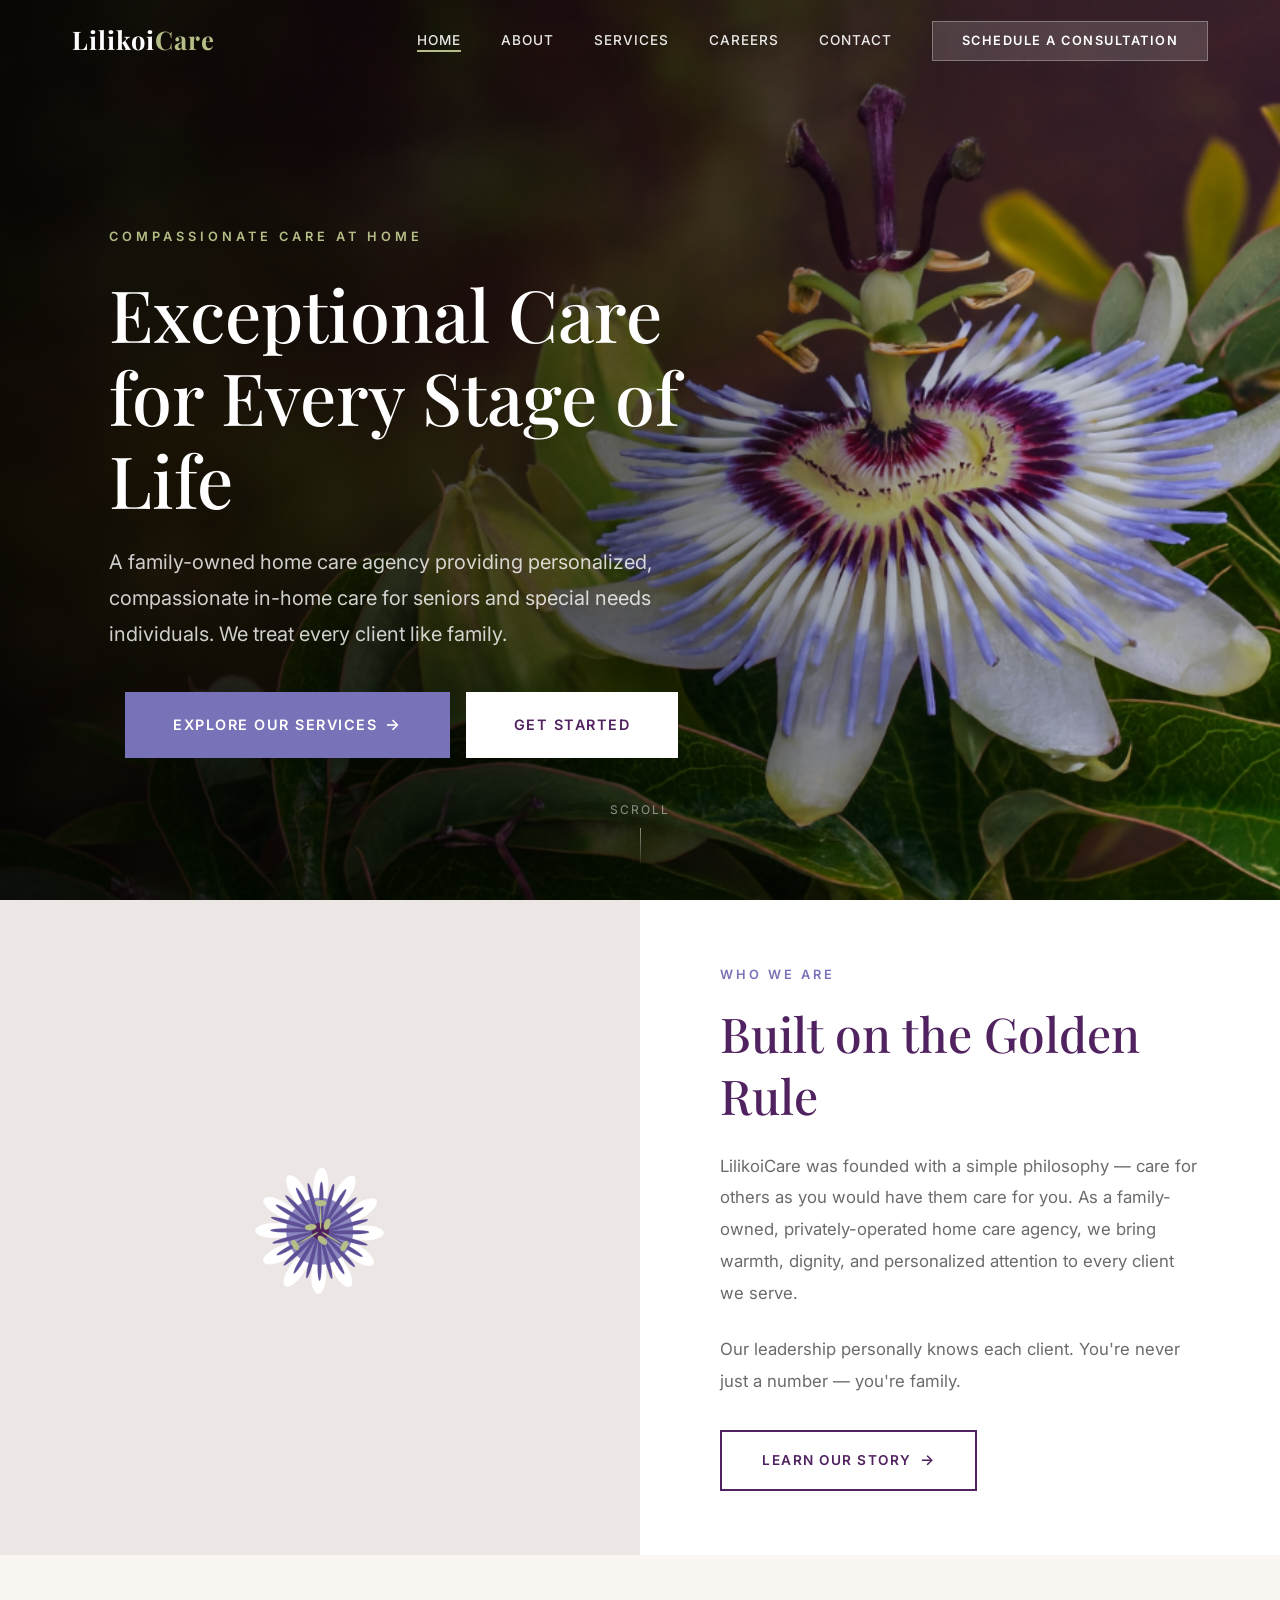
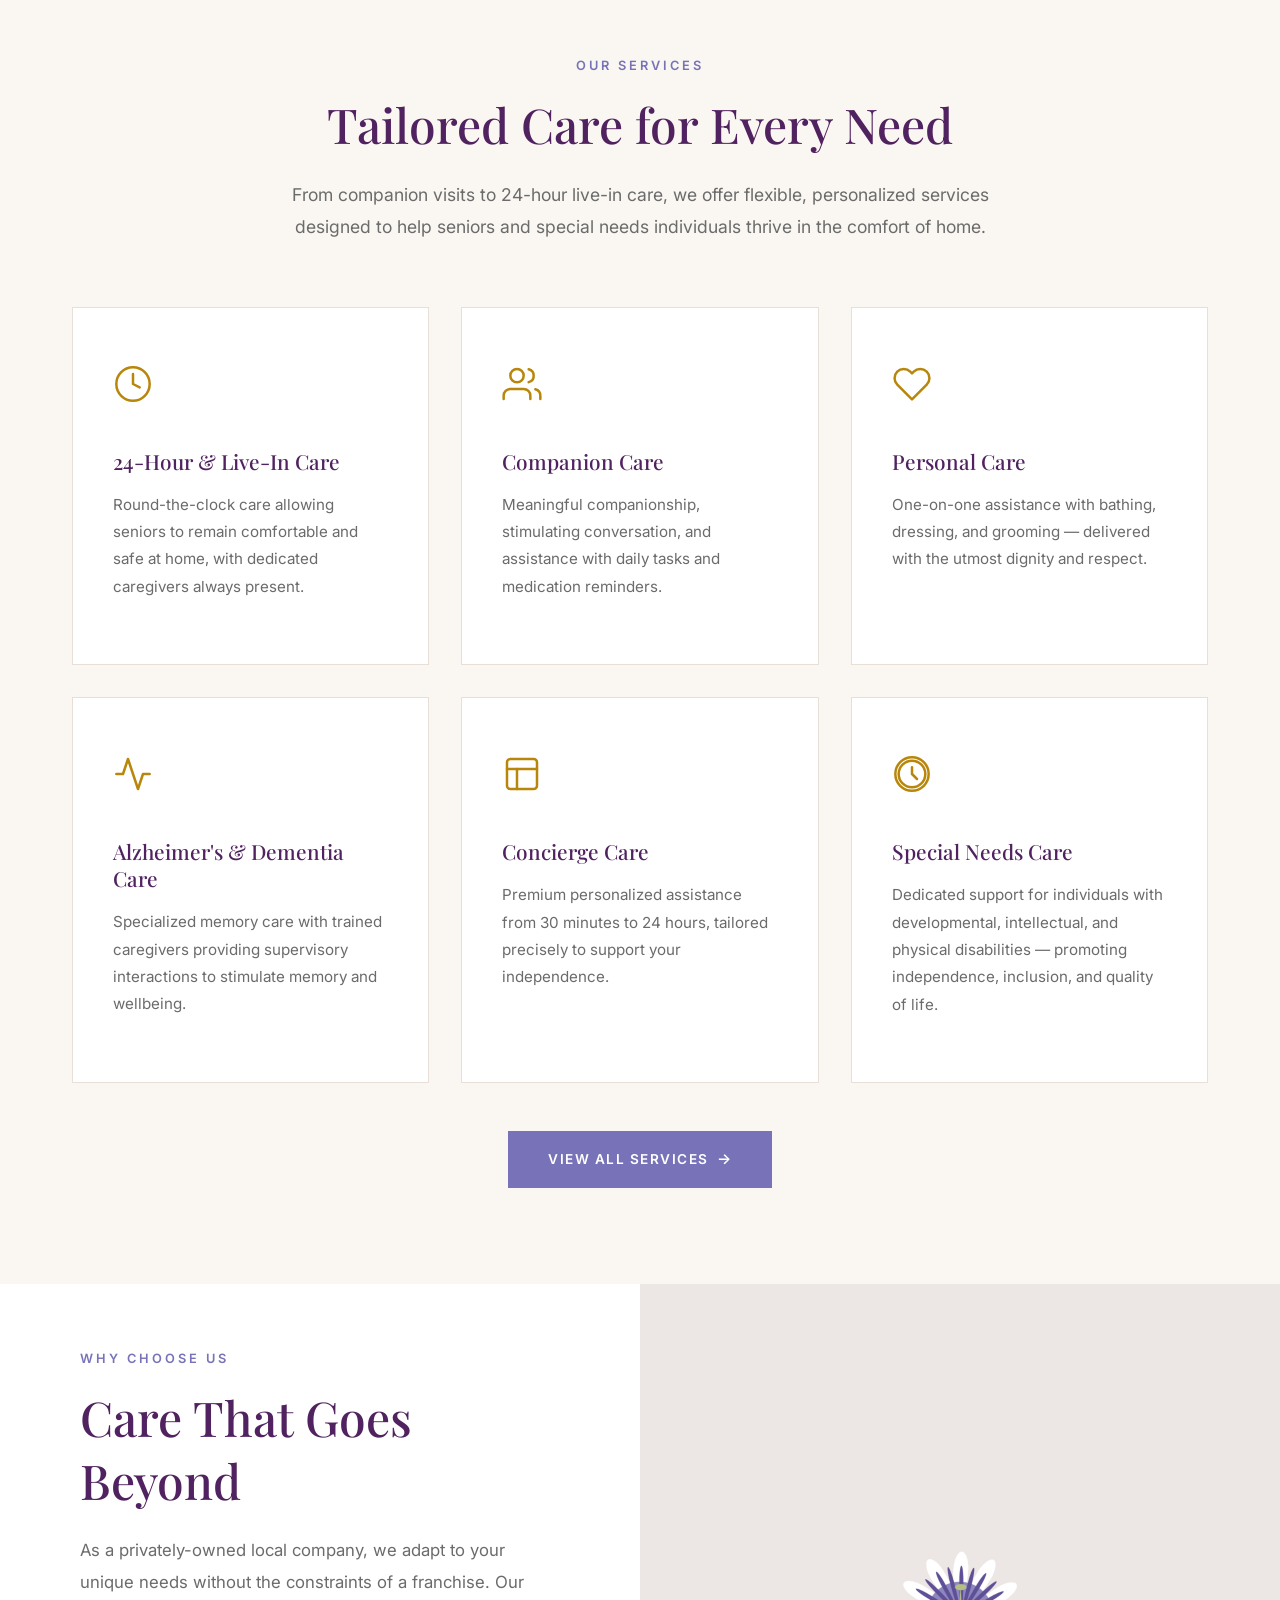
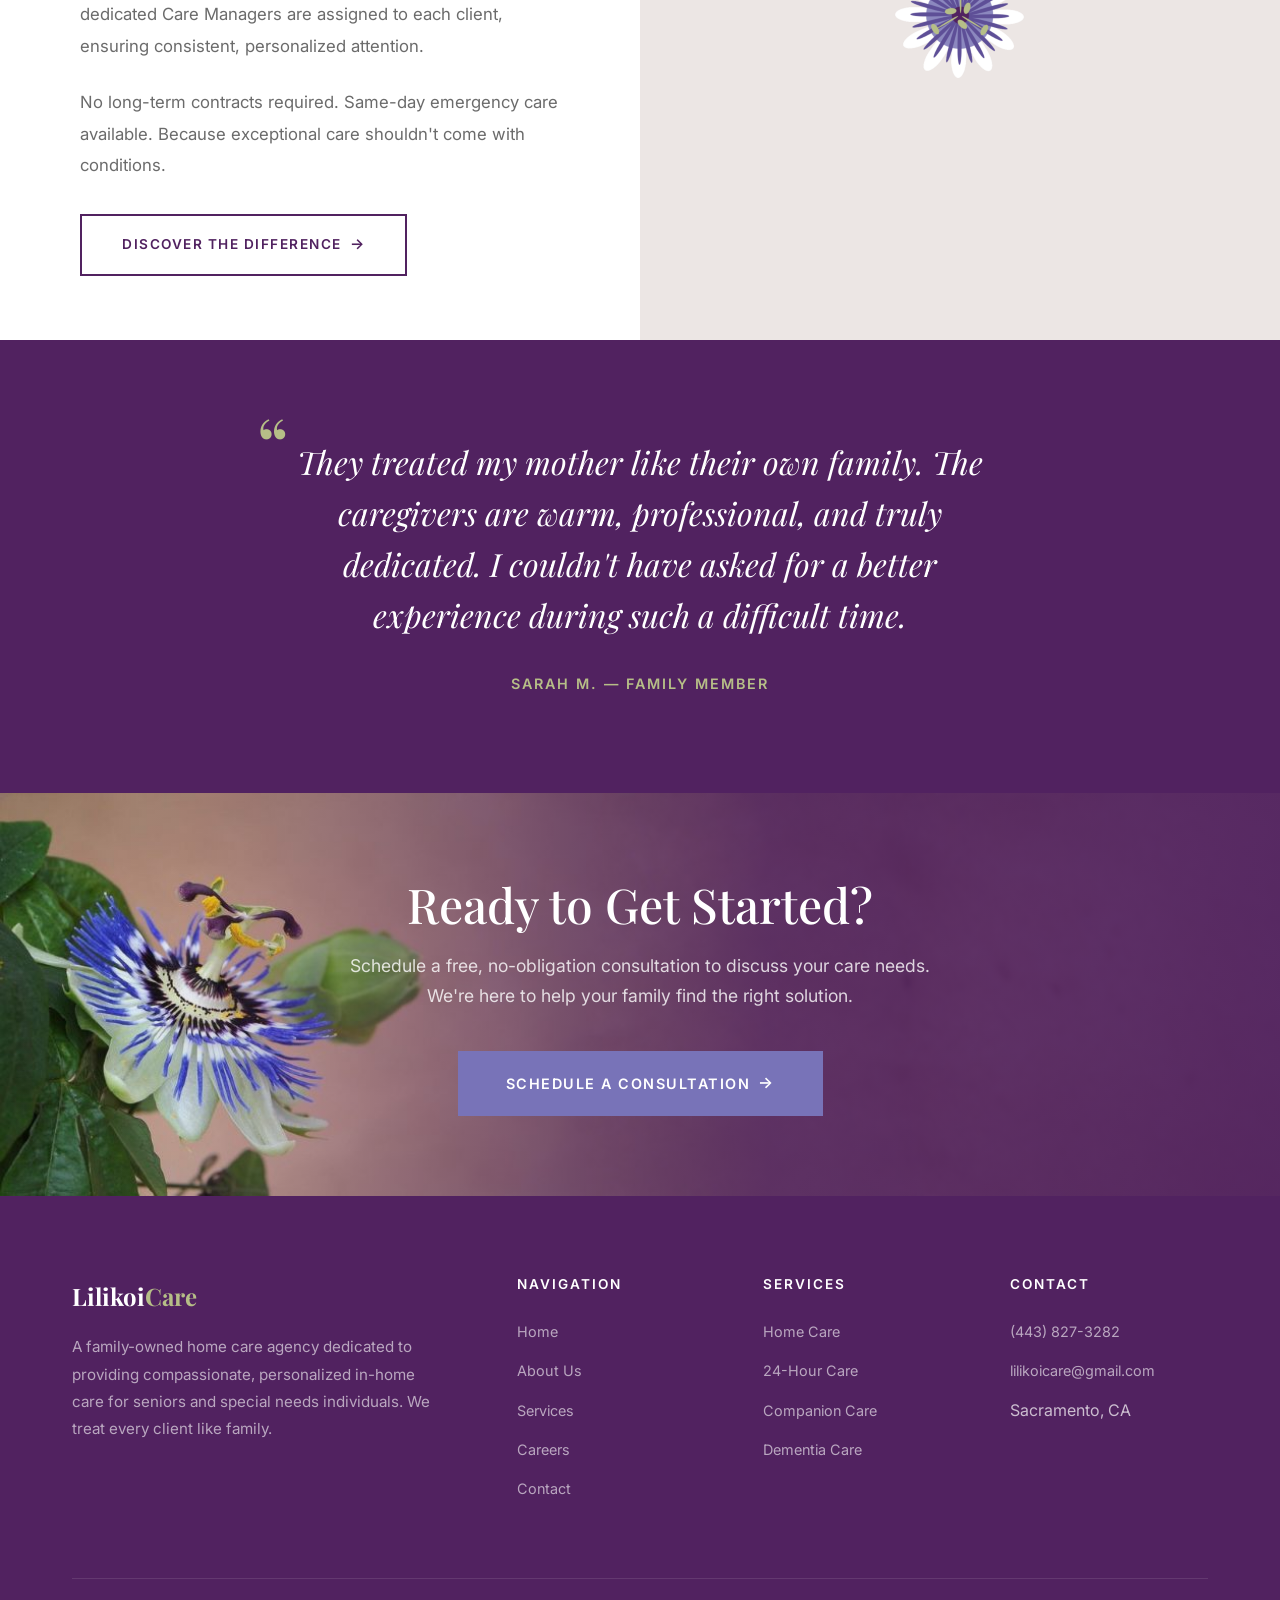
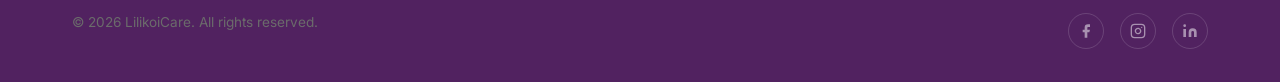
==== index.html @ d9a01938 "Link Instagram button to lilikoicare profile on all pages" ====
<!DOCTYPE html>
<html lang="en">
<head>
  <meta charset="UTF-8">
  <meta name="viewport" content="width=device-width, initial-scale=1.0">
  <meta name="description" content="LilikoiCare - Compassionate in-home care for seniors and special needs individuals. Personalized care plans, experienced caregivers, and 24/7 support for your loved ones.">
  <title>LilikoiCare | Compassionate In-Home Care for Seniors &amp; Special Needs</title>

  <link rel="preconnect" href="https://fonts.googleapis.com">
  <link rel="preconnect" href="https://fonts.gstatic.com" crossorigin>
  <link href="https://fonts.googleapis.com/css2?family=Inter:wght@300;400;500;600;700&family=Playfair+Display:ital,wght@0,400;0,500;0,600;0,700;1,400;1,500&display=swap" rel="stylesheet">

  <link rel="stylesheet" href="css/styles.css">
</head>
<body>

  <!-- Header -->
  <header class="header" id="header">
    <nav class="nav">
      <a href="index.html" class="nav__logo">Lilikoi<span>Care</span></a>

      <div class="nav__overlay"></div>

      <ul class="nav__links">
        <li><a href="index.html" class="nav__link nav__link--active">Home</a></li>
        <li><a href="about.html" class="nav__link">About</a></li>
        <li><a href="services.html" class="nav__link">Services</a></li>
        <li><a href="careers.html" class="nav__link">Careers</a></li>
        <li><a href="contact.html" class="nav__link">Contact</a></li>
        <li><a href="contact.html" class="nav__cta">Schedule a Consultation</a></li>
      </ul>

      <button class="nav__toggle" aria-label="Toggle navigation">
        <span></span>
        <span></span>
        <span></span>
      </button>
    </nav>
  </header>

  <!-- Hero Section -->
  <section class="hero">
    <div class="hero__bg"></div>
    <div class="hero__overlay-pattern"></div>
    <div class="hero__content">
      <span class="hero__label">Compassionate Care at Home</span>
      <h1 class="hero__title">Exceptional Care for Every Stage of Life</h1>
      <p class="hero__subtitle">
        A family-owned home care agency providing personalized, compassionate in-home care for seniors and special needs individuals. We treat every client like family.
      </p>
      <div class="hero__actions">
        <a href="services.html" class="btn btn--primary btn--large btn--arrow">Explore Our Services</a>
        <a href="contact.html" class="btn btn--white btn--large">Get Started</a>
      </div>
    </div>
    <div class="hero__scroll">
      <span>Scroll</span>
      <div class="hero__scroll-line"></div>
    </div>
  </section>

  <!-- Intro / About Block -->
  <section class="content-block">
    <div class="content-block__image">
      <img src="images/lilikoi-icon.png" alt="Lilikoi flower" class="content-block__image-photo">
    </div>
    <div class="content-block__text fade-in-right">
      <span class="content-block__label">Who We Are</span>
      <h2>Built on the Golden Rule</h2>
      <p>
        LilikoiCare was founded with a simple philosophy &mdash; care for others as you would have them care for you. As a family-owned, privately-operated home care agency, we bring warmth, dignity, and personalized attention to every client we serve.
      </p>
      <p>
        Our leadership personally knows each client. You're never just a number &mdash; you're family.
      </p>
      <a href="about.html" class="btn btn--outline btn--arrow">Learn Our Story</a>
    </div>
  </section>

  <!-- Services Overview -->
  <section class="section section--warm">
    <div class="container">
      <div class="section-header fade-in">
        <span class="label">Our Services</span>
        <h2>Tailored Care for Every Need</h2>
        <p>From companion visits to 24-hour live-in care, we offer flexible, personalized services designed to help seniors and special needs individuals thrive in the comfort of home.</p>
      </div>

      <div class="features-grid">
        <div class="feature-card fade-in" data-delay="0">
          <div class="feature-card__icon">
            <svg width="40" height="40" viewBox="0 0 24 24" fill="none" stroke="#B8860B" stroke-width="1.5" stroke-linecap="round" stroke-linejoin="round"><circle cx="12" cy="12" r="10"></circle><path d="M12 6v6l4 2"></path></svg>
          </div>
          <h3>24-Hour &amp; Live-In Care</h3>
          <p>Round-the-clock care allowing seniors to remain comfortable and safe at home, with dedicated caregivers always present.</p>
        </div>

        <div class="feature-card fade-in" data-delay="200">
          <div class="feature-card__icon">
            <svg width="40" height="40" viewBox="0 0 24 24" fill="none" stroke="#B8860B" stroke-width="1.5" stroke-linecap="round" stroke-linejoin="round"><path d="M17 21v-2a4 4 0 0 0-4-4H5a4 4 0 0 0-4 4v2"></path><circle cx="9" cy="7" r="4"></circle><path d="M23 21v-2a4 4 0 0 0-3-3.87"></path><path d="M16 3.13a4 4 0 0 1 0 7.75"></path></svg>
          </div>
          <h3>Companion Care</h3>
          <p>Meaningful companionship, stimulating conversation, and assistance with daily tasks and medication reminders.</p>
        </div>

        <div class="feature-card fade-in" data-delay="300">
          <div class="feature-card__icon">
            <svg width="40" height="40" viewBox="0 0 24 24" fill="none" stroke="#B8860B" stroke-width="1.5" stroke-linecap="round" stroke-linejoin="round"><path d="M20.84 4.61a5.5 5.5 0 0 0-7.78 0L12 5.67l-1.06-1.06a5.5 5.5 0 0 0-7.78 7.78l1.06 1.06L12 21.23l7.78-7.78 1.06-1.06a5.5 5.5 0 0 0 0-7.78z"></path></svg>
          </div>
          <h3>Personal Care</h3>
          <p>One-on-one assistance with bathing, dressing, and grooming &mdash; delivered with the utmost dignity and respect.</p>
        </div>

        <div class="feature-card fade-in" data-delay="400">
          <div class="feature-card__icon">
            <svg width="40" height="40" viewBox="0 0 24 24" fill="none" stroke="#B8860B" stroke-width="1.5" stroke-linecap="round" stroke-linejoin="round"><path d="M22 12h-4l-3 9L9 3l-3 9H2"></path></svg>
          </div>
          <h3>Alzheimer's &amp; Dementia Care</h3>
          <p>Specialized memory care with trained caregivers providing supervisory interactions to stimulate memory and wellbeing.</p>
        </div>

        <div class="feature-card fade-in" data-delay="500">
          <div class="feature-card__icon">
            <svg width="40" height="40" viewBox="0 0 24 24" fill="none" stroke="#B8860B" stroke-width="1.5" stroke-linecap="round" stroke-linejoin="round"><rect x="3" y="3" width="18" height="18" rx="2" ry="2"></rect><line x1="3" y1="9" x2="21" y2="9"></line><line x1="9" y1="21" x2="9" y2="9"></line></svg>
          </div>
          <h3>Concierge Care</h3>
          <p>Premium personalized assistance from 30 minutes to 24 hours, tailored precisely to support your independence.</p>
        </div>

        <div class="feature-card fade-in" data-delay="600">
          <div class="feature-card__icon">
            <svg width="40" height="40" viewBox="0 0 24 24" fill="none" stroke="#B8860B" stroke-width="1.5" stroke-linecap="round" stroke-linejoin="round"><path d="M12 2a10 10 0 1 0 10 10A10 10 0 0 0 12 2zm0 18a8 8 0 1 1 8-8 8 8 0 0 1-8 8z"></path><path d="M12 8v4l3 3"></path></svg>
          </div>
          <h3>Special Needs Care</h3>
          <p>Dedicated support for individuals with developmental, intellectual, and physical disabilities &mdash; promoting independence, inclusion, and quality of life.</p>
        </div>
      </div>

      <div class="text-center fade-in" style="margin-top: 3rem;">
        <a href="services.html" class="btn btn--primary btn--arrow">View All Services</a>
      </div>
    </div>
  </section>

  <!-- Why Choose Us Block -->
  <section class="content-block content-block--reverse">
    <div class="content-block__image">
      <img src="images/lilikoi-icon.png" alt="Lilikoi flower" class="content-block__image-photo">
    </div>
    <div class="content-block__text fade-in-left">
      <span class="content-block__label">Why Choose Us</span>
      <h2>Care That Goes Beyond</h2>
      <p>
        As a privately-owned local company, we adapt to your unique needs without the constraints of a franchise. Our dedicated Care Managers are assigned to each client, ensuring consistent, personalized attention.
      </p>
      <p>
        No long-term contracts required. Same-day emergency care available. Because exceptional care shouldn't come with conditions.
      </p>
      <a href="about.html" class="btn btn--outline btn--arrow">Discover the Difference</a>
    </div>
  </section>

  <!-- Testimonial -->
  <section class="testimonial">
    <div class="testimonial__content fade-in">
      <div class="testimonial__quote">
        They treated my mother like their own family. The caregivers are warm, professional, and truly dedicated. I couldn't have asked for a better experience during such a difficult time.
      </div>
      <div class="testimonial__author">Sarah M. &mdash; Family Member</div>
    </div>
  </section>

  <!-- CTA Banner -->
  <section class="cta-banner">
    <div class="container fade-in">
      <h2>Ready to Get Started?</h2>
      <p>Schedule a free, no-obligation consultation to discuss your care needs. We're here to help your family find the right solution.</p>
      <a href="contact.html" class="btn btn--primary btn--large btn--arrow">Schedule a Consultation</a>
    </div>
  </section>

  <!-- Footer -->
  <footer class="footer">
    <div class="container">
      <div class="footer__grid">
        <div class="footer__brand">
          <div class="footer__logo">Lilikoi<span>Care</span></div>
          <p>A family-owned home care agency dedicated to providing compassionate, personalized in-home care for seniors and special needs individuals. We treat every client like family.</p>
        </div>

        <div class="footer__col">
          <h4>Navigation</h4>
          <ul class="footer__links">
            <li><a href="index.html">Home</a></li>
            <li><a href="about.html">About Us</a></li>
            <li><a href="services.html">Services</a></li>
            <li><a href="careers.html">Careers</a></li>
            <li><a href="contact.html">Contact</a></li>
          </ul>
        </div>

        <div class="footer__col">
          <h4>Services</h4>
          <ul class="footer__links">
            <li><a href="services.html">Home Care</a></li>
            <li><a href="services.html">24-Hour Care</a></li>
            <li><a href="services.html">Companion Care</a></li>
            <li><a href="services.html">Dementia Care</a></li>
          </ul>
        </div>

        <div class="footer__col">
          <h4>Contact</h4>
          <ul class="footer__links">
            <li><a href="tel:+14438273282">(443) 827-3282</a></li>
            <li><a href="mailto:lilikoicare@gmail.com">lilikoicare@gmail.com</a></li>
            <li>Sacramento, CA</li>
          </ul>
        </div>
      </div>

      <div class="footer__bottom">
        <p>&copy; 2026 LilikoiCare. All rights reserved.</p>
        <div class="footer__social">
          <a href="#" aria-label="Facebook">
            <svg width="16" height="16" viewBox="0 0 24 24" fill="currentColor"><path d="M18 2h-3a5 5 0 0 0-5 5v3H7v4h3v8h4v-8h3l1-4h-4V7a1 1 0 0 1 1-1h3z"></path></svg>
          </a>
          <a href="https://www.instagram.com/lilikoicare/" aria-label="Instagram" target="_blank" rel="noopener noreferrer">
            <svg width="16" height="16" viewBox="0 0 24 24" fill="none" stroke="currentColor" stroke-width="2" stroke-linecap="round" stroke-linejoin="round"><rect x="2" y="2" width="20" height="20" rx="5" ry="5"></rect><path d="M16 11.37A4 4 0 1 1 12.63 8 4 4 0 0 1 16 11.37z"></path><line x1="17.5" y1="6.5" x2="17.51" y2="6.5"></line></svg>
          </a>
          <a href="#" aria-label="LinkedIn">
            <svg width="16" height="16" viewBox="0 0 24 24" fill="currentColor"><path d="M16 8a6 6 0 0 1 6 6v7h-4v-7a2 2 0 0 0-2-2 2 2 0 0 0-2 2v7h-4v-7a6 6 0 0 1 6-6z"></path><rect x="2" y="9" width="4" height="12"></rect><circle cx="4" cy="4" r="2"></circle></svg>
          </a>
        </div>
      </div>
    </div>
  </footer>

  <script src="js/main.js"></script>
</body>
</html>
---- css/styles.css ----
/* ================================================
   Lilikoi Care - Main Stylesheet
   Design inspired by Coterie Senior Living
   ================================================ */

/* --- CSS Variables --- */
:root {
  --color-primary: #7873b8;
  --color-primary-light: #b6be87;
  --color-primary-dark: #512260;
  --color-secondary: #512260;
  --color-secondary-light: #6b417d;
  --color-accent: #C9956B;
  --color-warm: #f0eceb;
  --color-warm-light: #FAF7F2;
  --color-text: #2D2D2D;
  --color-text-light: #6B6B6B;
  --color-text-muted: #999999;
  --color-white: #FFFFFF;
  --color-border: #E8E0D8;
  --color-success: #4A7C59;
  --color-error: #C0392B;

  --font-heading: 'Playfair Display', Georgia, serif;
  --font-body: 'Inter', -apple-system, BlinkMacSystemFont, sans-serif;

  --max-width: 1200px;
  --header-height: 80px;

  --shadow-sm: 0 2px 8px rgba(0, 0, 0, 0.06);
  --shadow-md: 0 4px 20px rgba(0, 0, 0, 0.08);
  --shadow-lg: 0 8px 40px rgba(0, 0, 0, 0.12);

  --radius-sm: 4px;
  --radius-md: 8px;
  --radius-lg: 16px;

  --transition: 0.3s ease;
}

/* --- Reset & Base --- */
*,
*::before,
*::after {
  margin: 0;
  padding: 0;
  box-sizing: border-box;
}

html {
  scroll-behavior: smooth;
  font-size: 16px;
}

body {
  font-family: var(--font-body);
  color: var(--color-text);
  background-color: var(--color-white);
  line-height: 1.7;
  -webkit-font-smoothing: antialiased;
  -moz-osx-font-smoothing: grayscale;
}

img {
  max-width: 100%;
  height: auto;
  display: block;
}

a {
  text-decoration: none;
  color: inherit;
  transition: color var(--transition);
}

ul, ol {
  list-style: none;
}

h1, h2, h3, h4, h5, h6 {
  font-family: var(--font-heading);
  font-weight: 500;
  line-height: 1.3;
  color: var(--color-secondary);
}

h1 { font-size: clamp(2.5rem, 5vw, 4rem); }
h2 { font-size: clamp(2rem, 4vw, 3rem); }
h3 { font-size: clamp(1.5rem, 3vw, 2rem); }
h4 { font-size: clamp(1.2rem, 2vw, 1.5rem); }

p {
  margin-bottom: 1rem;
  color: var(--color-text-light);
}

/* --- Utilities --- */
.container {
  max-width: var(--max-width);
  margin: 0 auto;
  padding: 0 2rem;
}

.section {
  padding: 6rem 0;
}

.section--warm {
  background-color: var(--color-warm-light);
}

.section--dark {
  background-color: var(--color-secondary);
  color: var(--color-white);
}

.section--dark h2,
.section--dark h3,
.section--dark h4 {
  color: var(--color-white);
}

.section--dark p {
  color: rgba(255, 255, 255, 0.8);
}

.section-header {
  text-align: center;
  max-width: 700px;
  margin: 0 auto 4rem;
}

.section-header .label {
  display: inline-block;
  font-family: var(--font-body);
  font-size: 0.8rem;
  font-weight: 600;
  letter-spacing: 3px;
  text-transform: uppercase;
  color: var(--color-primary);
  margin-bottom: 1rem;
}

.section-header h2 {
  margin-bottom: 1.5rem;
}

.section-header p {
  font-size: 1.1rem;
  line-height: 1.8;
}

.text-center { text-align: center; }

/* --- Buttons --- */
.btn {
  display: inline-flex;
  align-items: center;
  justify-content: center;
  gap: 0.5rem;
  padding: 1rem 2.5rem;
  font-family: var(--font-body);
  font-size: 0.85rem;
  font-weight: 600;
  letter-spacing: 1.5px;
  text-transform: uppercase;
  border: none;
  cursor: pointer;
  transition: all var(--transition);
  white-space: nowrap;
}

.btn--primary {
  background-color: var(--color-primary);
  color: var(--color-white);
}

.btn--primary:hover {
  background-color: var(--color-primary-dark);
  transform: translateY(-2px);
  box-shadow: var(--shadow-md);
}

.btn--outline {
  background-color: transparent;
  color: var(--color-secondary);
  border: 2px solid var(--color-secondary);
}

.btn--outline:hover {
  background-color: var(--color-secondary);
  color: var(--color-white);
  transform: translateY(-2px);
}

.btn--white {
  background-color: var(--color-white);
  color: var(--color-secondary);
}

.btn--white:hover {
  background-color: var(--color-warm);
  transform: translateY(-2px);
  box-shadow: var(--shadow-md);
}

.btn--large {
  padding: 1.2rem 3rem;
  font-size: 0.9rem;
}

.btn--arrow::after {
  content: '\2192';
  font-size: 1.1em;
  transition: transform var(--transition);
}

.btn--arrow:hover::after {
  transform: translateX(4px);
}

/* --- Header & Navigation --- */
.header {
  position: fixed;
  top: 0;
  left: 0;
  width: 100%;
  z-index: 1000;
  background-color: transparent;
  transition: all var(--transition);
}

.header--scrolled {
  background-color: rgba(255, 255, 255, 0.97);
  backdrop-filter: blur(10px);
  box-shadow: var(--shadow-sm);
}

.header--scrolled .nav__logo {
  color: var(--color-secondary);
}

.header--scrolled .nav__link {
  color: var(--color-text);
}

.header--scrolled .nav__cta {
  background-color: var(--color-primary);
  color: var(--color-white);
}

.nav {
  display: flex;
  align-items: center;
  justify-content: space-between;
  height: var(--header-height);
  max-width: var(--max-width);
  margin: 0 auto;
  padding: 0 2rem;
}

.nav__logo {
  font-family: var(--font-heading);
  font-size: 1.6rem;
  font-weight: 700;
  color: var(--color-white);
  letter-spacing: 1px;
  transition: color var(--transition);
}

.nav__logo span {
  color: var(--color-primary-light);
}

.nav__links {
  display: flex;
  align-items: center;
  gap: 2.5rem;
}

.nav__link {
  font-size: 0.85rem;
  font-weight: 500;
  letter-spacing: 1px;
  text-transform: uppercase;
  color: rgba(255, 255, 255, 0.9);
  transition: color var(--transition);
  position: relative;
}

.nav__link::after {
  content: '';
  position: absolute;
  bottom: -4px;
  left: 0;
  width: 0;
  height: 2px;
  background-color: var(--color-primary-light);
  transition: width var(--transition);
}

.nav__link:hover::after,
.nav__link--active::after {
  width: 100%;
}

.nav__link:hover {
  color: var(--color-primary-light);
}

.header--scrolled .nav__link:hover {
  color: var(--color-primary);
}

.header--scrolled .nav__link::after {
  background-color: var(--color-primary);
}

.nav__cta {
  padding: 0.7rem 1.8rem;
  background-color: rgba(255, 255, 255, 0.15);
  border: 1px solid rgba(255, 255, 255, 0.3);
  color: var(--color-white);
  font-size: 0.8rem;
  font-weight: 600;
  letter-spacing: 1.5px;
  text-transform: uppercase;
  transition: all var(--transition);
}

.nav__cta:hover {
  background-color: var(--color-primary);
  border-color: var(--color-primary);
}

.header--scrolled .nav__cta:hover {
  background-color: var(--color-primary-dark);
}

/* Mobile Nav Toggle */
.nav__toggle {
  display: none;
  flex-direction: column;
  gap: 5px;
  background: none;
  border: none;
  cursor: pointer;
  padding: 4px;
  z-index: 1001;
}

.nav__toggle span {
  display: block;
  width: 24px;
  height: 2px;
  background-color: var(--color-white);
  transition: all var(--transition);
}

.header--scrolled .nav__toggle span {
  background-color: var(--color-secondary);
}

.nav__toggle--active span:nth-child(1) {
  transform: translateY(7px) rotate(45deg);
}

.nav__toggle--active span:nth-child(2) {
  opacity: 0;
}

.nav__toggle--active span:nth-child(3) {
  transform: translateY(-7px) rotate(-45deg);
}

/* --- Hero Section --- */
.hero {
  position: relative;
  min-height: 100vh;
  display: flex;
  align-items: center;
  justify-content: flex-start;
  overflow: hidden;
  padding-top: 80px;
}

.hero__bg {
  position: absolute;
  inset: 0;
  background: url('../images/hero-bg.png') center center / cover no-repeat;
  z-index: 0;
}

.hero__bg::after {
  content: '';
  position: absolute;
  inset: 0;
  background: linear-gradient(90deg, rgba(0,0,0,0.88) 0%, rgba(0,0,0,0.6) 40%, rgba(0,0,0,0.15) 75%, transparent 100%);
}

.hero__overlay-pattern {
  position: absolute;
  inset: 0;
  background-image:
    radial-gradient(ellipse at 20% 50%, rgba(184, 134, 11, 0.08) 0%, transparent 50%),
    radial-gradient(ellipse at 80% 20%, rgba(184, 134, 11, 0.05) 0%, transparent 50%);
  z-index: 1;
}

.hero__content {
  position: relative;
  z-index: 2;
  text-align: left;
  max-width: 650px;
  width: 100%;
  padding: 0 2rem;
  margin-left: 6%;
  box-sizing: border-box;
}

.hero__label {
  display: inline-block;
  font-family: var(--font-body);
  font-size: 0.8rem;
  font-weight: 600;
  letter-spacing: 4px;
  text-transform: uppercase;
  color: var(--color-primary-light);
  margin-bottom: 1.5rem;
  opacity: 0;
  animation: fadeInUp 1s ease 0.3s forwards;
}

.hero__title {
  font-size: clamp(2.8rem, 6vw, 4.5rem);
  color: var(--color-white);
  margin-bottom: 1.5rem;
  line-height: 1.15;
  opacity: 0;
  animation: fadeInUp 1s ease 0.5s forwards;
}

.hero__subtitle {
  font-size: clamp(1.05rem, 2vw, 1.25rem);
  color: rgba(255, 255, 255, 0.8);
  max-width: 600px;
  margin: 0 auto 2.5rem;
  line-height: 1.8;
  opacity: 0;
  animation: fadeInUp 1s ease 0.7s forwards;
}

.hero__actions {
  display: flex;
  gap: 1rem;
  justify-content: center;
  flex-wrap: wrap;
  opacity: 0;
  animation: fadeInUp 1s ease 0.9s forwards;
}

.hero__scroll {
  position: absolute;
  bottom: 2rem;
  left: 50%;
  transform: translateX(-50%);
  z-index: 2;
  display: flex;
  flex-direction: column;
  align-items: center;
  gap: 0.5rem;
  color: rgba(255, 255, 255, 0.5);
  font-size: 0.75rem;
  letter-spacing: 2px;
  text-transform: uppercase;
  animation: bounce 2s infinite;
}

.hero__scroll-line {
  width: 1px;
  height: 40px;
  background: linear-gradient(to bottom, rgba(255,255,255,0.5), transparent);
}

/* Inner page hero (shorter) */
.hero--inner {
  min-height: 50vh;
}

.hero--inner .hero__title {
  font-size: clamp(2.2rem, 5vw, 3.5rem);
}

/* --- Content Blocks (Alternating Image + Text) --- */
.content-block {
  display: grid;
  grid-template-columns: 1fr 1fr;
  gap: 0;
  min-height: 500px;
}

.content-block--reverse .content-block__image {
  order: 2;
}

.content-block--reverse .content-block__text {
  order: 1;
}

.content-block__image {
  position: relative;
  overflow: hidden;
  background-color: #ece6e4;
  min-height: 400px;
}

.content-block__image img {
  width: 100%;
  height: 100%;
  object-fit: cover;
  transition: transform 0.8s ease;
}

.content-block:hover .content-block__image img {
  transform: scale(1.03);
}

.content-block__image-placeholder {
  width: 100%;
  height: 100%;
  min-height: 400px;
  display: flex;
  align-items: center;
  justify-content: center;
  font-size: 3rem;
  color: var(--color-primary-light);
  background: linear-gradient(135deg, var(--color-warm) 0%, var(--color-warm-light) 100%);
}

.content-block__image-photo {
  max-width: 160px;
  max-height: 160px;
  width: auto;
  height: auto;
  object-fit: contain;
  display: block;
  margin: auto;
}

.content-block__image {
  display: flex;
  align-items: center;
  justify-content: center;
}

.content-block__text {
  display: flex;
  flex-direction: column;
  justify-content: center;
  padding: 4rem 5rem;
}

.content-block__label {
  font-family: var(--font-body);
  font-size: 0.8rem;
  font-weight: 600;
  letter-spacing: 3px;
  text-transform: uppercase;
  color: var(--color-primary);
  margin-bottom: 1rem;
}

.content-block__text h2 {
  margin-bottom: 1.5rem;
}

.content-block__text p {
  font-size: 1.05rem;
  line-height: 1.9;
  margin-bottom: 1.5rem;
}

.content-block__text .btn {
  align-self: flex-start;
  margin-top: 0.5rem;
}

/* --- Feature Cards Grid --- */
.features-grid {
  display: grid;
  grid-template-columns: repeat(3, 1fr);
  gap: 2rem;
}

.feature-card {
  padding: 3rem 2.5rem;
  background-color: var(--color-white);
  border: 1px solid var(--color-border);
  transition: all var(--transition);
}

.feature-card:hover {
  transform: translateY(-4px);
  box-shadow: var(--shadow-lg);
  border-color: transparent;
}

.feature-card__icon {
  font-size: 2.5rem;
  margin-bottom: 1.5rem;
}

.feature-card h3 {
  font-size: 1.3rem;
  margin-bottom: 1rem;
}

.feature-card p {
  font-size: 0.95rem;
  line-height: 1.8;
}

/* --- Services Cards --- */
.services-grid {
  display: grid;
  grid-template-columns: repeat(3, 1fr);
  gap: 2rem;
}

.service-card {
  background-color: var(--color-white);
  border: 1px solid var(--color-border);
  padding: 2.5rem;
  transition: all var(--transition);
  position: relative;
  overflow: hidden;
}

.service-card::before {
  content: '';
  position: absolute;
  top: 0;
  left: 0;
  width: 100%;
  height: 3px;
  background-color: var(--color-primary);
  transform: scaleX(0);
  transform-origin: left;
  transition: transform var(--transition);
}

.service-card:hover::before {
  transform: scaleX(1);
}

.service-card:hover {
  transform: translateY(-4px);
  box-shadow: var(--shadow-lg);
  border-color: transparent;
}

.service-card__icon {
  font-size: 2rem;
  margin-bottom: 1.5rem;
  color: var(--color-primary);
}

.service-card h3 {
  font-size: 1.2rem;
  margin-bottom: 1rem;
}

.service-card p {
  font-size: 0.95rem;
  line-height: 1.8;
}

/* --- Testimonial Section --- */
.testimonial {
  background-color: var(--color-secondary);
  padding: 6rem 0;
  text-align: center;
}

.testimonial__content {
  max-width: 800px;
  margin: 0 auto;
  padding: 0 2rem;
}

.testimonial__quote {
  font-family: var(--font-heading);
  font-size: clamp(1.4rem, 3vw, 2rem);
  color: var(--color-white);
  line-height: 1.6;
  margin-bottom: 2rem;
  font-style: italic;
  position: relative;
}

.testimonial__quote::before {
  content: '\201C';
  font-size: 5rem;
  color: var(--color-primary-light);
  position: absolute;
  top: -2rem;
  left: -1rem;
  line-height: 1;
  font-style: normal;
}

.testimonial__author {
  color: var(--color-primary-light);
  font-size: 0.9rem;
  font-weight: 600;
  letter-spacing: 2px;
  text-transform: uppercase;
}

/* --- Stats Section --- */
.stats {
  display: grid;
  grid-template-columns: repeat(4, 1fr);
  gap: 2rem;
  padding: 4rem 0;
}

.stat {
  text-align: center;
  padding: 2rem;
}

.stat__number {
  font-family: var(--font-heading);
  font-size: clamp(2.5rem, 4vw, 3.5rem);
  color: var(--color-primary);
  margin-bottom: 0.5rem;
  line-height: 1;
}

.stat__label {
  font-size: 0.85rem;
  font-weight: 500;
  letter-spacing: 2px;
  text-transform: uppercase;
  color: var(--color-text-light);
}

/* --- CTA Banner --- */
.cta-banner {
  position: relative;
  background: url('../images/cta-bg.jpg') 0% center / cover no-repeat;
  padding: 5rem 0;
  text-align: center;
}

.cta-banner::before {
  content: '';
  position: absolute;
  inset: 0;
  background: linear-gradient(90deg, transparent 0%, rgba(81,34,96,0.1) 15%, rgba(81,34,96,0.5) 40%, rgba(81,34,96,0.85) 60%, rgba(81,34,96,0.95) 100%);
  z-index: 0;
}

.cta-banner .container {
  position: relative;
  z-index: 1;
}

.cta-banner h2 {
  color: var(--color-white);
  margin-bottom: 1rem;
}

.cta-banner p {
  color: rgba(255, 255, 255, 0.8);
  font-size: 1.1rem;
  max-width: 600px;
  margin: 0 auto 2.5rem;
}

.cta-banner .btn--primary {
  background-color: var(--color-primary);
}

/* --- Values / Why Choose Us --- */
.values-grid {
  display: grid;
  grid-template-columns: repeat(2, 1fr);
  gap: 3rem;
}

.value-item {
  display: flex;
  gap: 1.5rem;
  padding: 2rem;
}

.value-item__icon {
  flex-shrink: 0;
  width: 50px;
  height: 50px;
  display: flex;
  align-items: center;
  justify-content: center;
  background-color: var(--color-warm);
  color: var(--color-primary);
  font-size: 1.3rem;
  border-radius: 50%;
}

.value-item h4 {
  margin-bottom: 0.5rem;
}

.value-item p {
  font-size: 0.95rem;
}

/* --- Team Section --- */
.team-grid {
  display: grid;
  grid-template-columns: repeat(3, 1fr);
  gap: 2rem;
}

.team-card {
  text-align: center;
}

.team-card__image {
  width: 100%;
  aspect-ratio: 3/4;
  background-color: var(--color-warm);
  margin-bottom: 1.5rem;
  overflow: hidden;
  display: flex;
  align-items: center;
  justify-content: center;
  font-size: 3rem;
}

.team-card h4 {
  margin-bottom: 0.25rem;
}

.team-card__role {
  font-size: 0.85rem;
  color: var(--color-primary);
  font-weight: 500;
  letter-spacing: 1px;
  text-transform: uppercase;
}

/* --- Careers Page --- */
.benefits-grid {
  display: grid;
  grid-template-columns: repeat(3, 1fr);
  gap: 2rem;
}

.benefit-card {
  background-color: var(--color-white);
  padding: 3rem 2.5rem;
  text-align: center;
  border: 1px solid var(--color-border);
  transition: all var(--transition);
}

.benefit-card:hover {
  transform: translateY(-4px);
  box-shadow: var(--shadow-lg);
  border-color: transparent;
}

.benefit-card__icon {
  font-size: 2.5rem;
  margin-bottom: 1.5rem;
}

.benefit-card h3 {
  font-size: 1.2rem;
  margin-bottom: 1rem;
}

.benefit-card p {
  font-size: 0.95rem;
  line-height: 1.8;
}

.responsibilities-list {
  max-width: 700px;
  margin: 0 auto;
}

.responsibilities-list li {
  padding: 1rem 0;
  border-bottom: 1px solid var(--color-border);
  display: flex;
  align-items: center;
  gap: 1rem;
  font-size: 1.05rem;
  color: var(--color-text-light);
}

.responsibilities-list li::before {
  content: '\2713';
  flex-shrink: 0;
  width: 28px;
  height: 28px;
  display: flex;
  align-items: center;
  justify-content: center;
  background-color: var(--color-warm);
  color: var(--color-primary);
  border-radius: 50%;
  font-size: 0.8rem;
  font-weight: 700;
}

/* --- Contact Page --- */
.contact-grid {
  display: grid;
  grid-template-columns: 1fr 1fr;
  gap: 4rem;
}

.contact-info {
  padding: 2rem 0;
}

.contact-info h3 {
  margin-bottom: 2rem;
}

.contact-item {
  display: flex;
  gap: 1rem;
  margin-bottom: 2rem;
  padding-bottom: 2rem;
  border-bottom: 1px solid var(--color-border);
}

.contact-item:last-child {
  border-bottom: none;
}

.contact-item__icon {
  flex-shrink: 0;
  width: 45px;
  height: 45px;
  display: flex;
  align-items: center;
  justify-content: center;
  background-color: var(--color-warm);
  color: var(--color-primary);
  font-size: 1.1rem;
  border-radius: 50%;
}

.contact-item h4 {
  margin-bottom: 0.25rem;
  font-size: 1.1rem;
}

.contact-item p {
  font-size: 0.95rem;
  margin-bottom: 0;
}

.contact-item a {
  color: var(--color-primary);
  font-weight: 500;
}

.contact-item a:hover {
  color: var(--color-primary-dark);
}

/* --- Forms --- */
.form {
  background-color: var(--color-warm-light);
  padding: 3rem;
  border: 1px solid var(--color-border);
}

.form__group {
  margin-bottom: 1.5rem;
}

.form__label {
  display: block;
  font-size: 0.85rem;
  font-weight: 600;
  letter-spacing: 1px;
  text-transform: uppercase;
  color: var(--color-secondary);
  margin-bottom: 0.5rem;
}

.form__input,
.form__select,
.form__textarea {
  width: 100%;
  padding: 0.9rem 1.2rem;
  font-family: var(--font-body);
  font-size: 1rem;
  color: var(--color-text);
  background-color: var(--color-white);
  border: 1px solid var(--color-border);
  transition: border-color var(--transition), box-shadow var(--transition);
  outline: none;
  -webkit-appearance: none;
}

.form__input:focus,
.form__select:focus,
.form__textarea:focus {
  border-color: var(--color-primary);
  box-shadow: 0 0 0 3px rgba(184, 134, 11, 0.1);
}

.form__textarea {
  min-height: 150px;
  resize: vertical;
}

.form__row {
  display: grid;
  grid-template-columns: 1fr 1fr;
  gap: 1.5rem;
}

.form__submit {
  width: 100%;
  margin-top: 0.5rem;
}

.form__message {
  padding: 1rem;
  margin-top: 1rem;
  font-size: 0.9rem;
  display: none;
}

.form__message--success {
  background-color: rgba(74, 124, 89, 0.1);
  color: var(--color-success);
  border: 1px solid rgba(74, 124, 89, 0.2);
  display: block;
}

.form__message--error {
  background-color: rgba(192, 57, 43, 0.1);
  color: var(--color-error);
  border: 1px solid rgba(192, 57, 43, 0.2);
  display: block;
}

/* --- Footer --- */
.footer {
  background-color: var(--color-secondary);
  color: rgba(255, 255, 255, 0.7);
  padding: 5rem 0 0;
}

.footer__grid {
  display: grid;
  grid-template-columns: 2fr 1fr 1fr 1fr;
  gap: 3rem;
  padding-bottom: 4rem;
  border-bottom: 1px solid rgba(255, 255, 255, 0.1);
}

.footer__brand {
  padding-right: 2rem;
}

.footer__logo {
  font-family: var(--font-heading);
  font-size: 1.5rem;
  font-weight: 700;
  color: var(--color-white);
  margin-bottom: 1rem;
}

.footer__logo span {
  color: var(--color-primary-light);
}

.footer__brand p {
  font-size: 0.95rem;
  line-height: 1.8;
  color: rgba(255, 255, 255, 0.6);
}

.footer__col h4 {
  color: var(--color-white);
  font-family: var(--font-body);
  font-size: 0.85rem;
  font-weight: 600;
  letter-spacing: 2px;
  text-transform: uppercase;
  margin-bottom: 1.5rem;
}

.footer__links li {
  margin-bottom: 0.75rem;
}

.footer__links a {
  font-size: 0.9rem;
  color: rgba(255, 255, 255, 0.6);
  transition: color var(--transition);
}

.footer__links a:hover {
  color: var(--color-primary-light);
}

.footer__bottom {
  padding: 2rem 0;
  display: flex;
  justify-content: space-between;
  align-items: center;
  font-size: 0.85rem;
  color: rgba(255, 255, 255, 0.4);
}

.footer__social {
  display: flex;
  gap: 1rem;
}

.footer__social a {
  width: 36px;
  height: 36px;
  display: flex;
  align-items: center;
  justify-content: center;
  border: 1px solid rgba(255, 255, 255, 0.15);
  border-radius: 50%;
  color: rgba(255, 255, 255, 0.5);
  font-size: 0.85rem;
  transition: all var(--transition);
}

.footer__social a:hover {
  border-color: var(--color-primary-light);
  color: var(--color-primary-light);
  background-color: rgba(184, 134, 11, 0.1);
}

/* --- Animations --- */
@keyframes fadeInUp {
  from {
    opacity: 0;
    transform: translateY(30px);
  }
  to {
    opacity: 1;
    transform: translateY(0);
  }
}

@keyframes bounce {
  0%, 20%, 50%, 80%, 100% {
    transform: translateX(-50%) translateY(0);
  }
  40% {
    transform: translateX(-50%) translateY(-10px);
  }
  60% {
    transform: translateX(-50%) translateY(-5px);
  }
}

/* Scroll-triggered animations */
.fade-in {
  opacity: 0;
  transform: translateY(30px);
  transition: opacity 0.8s ease, transform 0.8s ease;
}

.fade-in--visible {
  opacity: 1;
  transform: translateY(0);
}

.fade-in-left {
  opacity: 0;
  transform: translateX(-30px);
  transition: opacity 0.8s ease, transform 0.8s ease;
}

.fade-in-left--visible {
  opacity: 1;
  transform: translateX(0);
}

.fade-in-right {
  opacity: 0;
  transform: translateX(30px);
  transition: opacity 0.8s ease, transform 0.8s ease;
}

.fade-in-right--visible {
  opacity: 1;
  transform: translateX(0);
}

/* --- Responsive --- */
@media (max-width: 1024px) {
  .features-grid,
  .services-grid,
  .benefits-grid {
    grid-template-columns: repeat(2, 1fr);
  }

  .footer__grid {
    grid-template-columns: 1fr 1fr;
    gap: 2rem;
  }

  .content-block__text {
    padding: 3rem;
  }

  .stats {
    grid-template-columns: repeat(2, 1fr);
  }

  .team-grid {
    grid-template-columns: repeat(2, 1fr);
  }
}

@media (max-width: 768px) {
  .section {
    padding: 4rem 0;
  }

  .nav__links {
    position: fixed;
    top: 0;
    right: -100%;
    width: 80%;
    max-width: 400px;
    height: 100vh;
    background-color: var(--color-white);
    flex-direction: column;
    justify-content: center;
    padding: 2rem;
    transition: right var(--transition);
    box-shadow: var(--shadow-lg);
    gap: 1.5rem;
  }

  .nav__links--open {
    right: 0;
  }

  .nav__links--open .nav__link {
    color: var(--color-text);
    font-size: 1rem;
  }

  .nav__links--open .nav__cta {
    background-color: var(--color-primary);
    border-color: var(--color-primary);
    color: var(--color-white);
  }

  .nav__toggle {
    display: flex;
  }

  .nav__overlay {
    display: none;
    position: fixed;
    inset: 0;
    background-color: rgba(0, 0, 0, 0.5);
    z-index: 999;
  }

  .nav__overlay--visible {
    display: block;
  }

  .content-block {
    grid-template-columns: 1fr;
  }

  .content-block--reverse .content-block__image,
  .content-block--reverse .content-block__text {
    order: unset;
  }

  .content-block__text {
    padding: 2.5rem 2rem;
  }

  .content-block__image-placeholder {
    min-height: 300px;
  }

  .features-grid,
  .services-grid,
  .benefits-grid {
    grid-template-columns: 1fr;
  }

  .contact-grid {
    grid-template-columns: 1fr;
    gap: 2rem;
  }

  .form__row {
    grid-template-columns: 1fr;
  }

  .values-grid {
    grid-template-columns: 1fr;
    gap: 1rem;
  }

  .stats {
    grid-template-columns: 1fr 1fr;
    gap: 1rem;
  }

  .footer__grid {
    grid-template-columns: 1fr;
  }

  .footer__bottom {
    flex-direction: column;
    gap: 1rem;
    text-align: center;
  }

  .hero__scroll {
    display: none;
  }

  .team-grid {
    grid-template-columns: 1fr;
    max-width: 400px;
    margin: 0 auto;
  }

  .cta-banner {
    padding: 4rem 0;
  }
}

@media (max-width: 480px) {
  .container {
    padding: 0 1.25rem;
  }

  .hero__actions {
    flex-direction: column;
    align-items: center;
  }

  .hero__actions .btn {
    width: 100%;
    max-width: 300px;
  }

  .stat {
    padding: 1rem;
  }
}
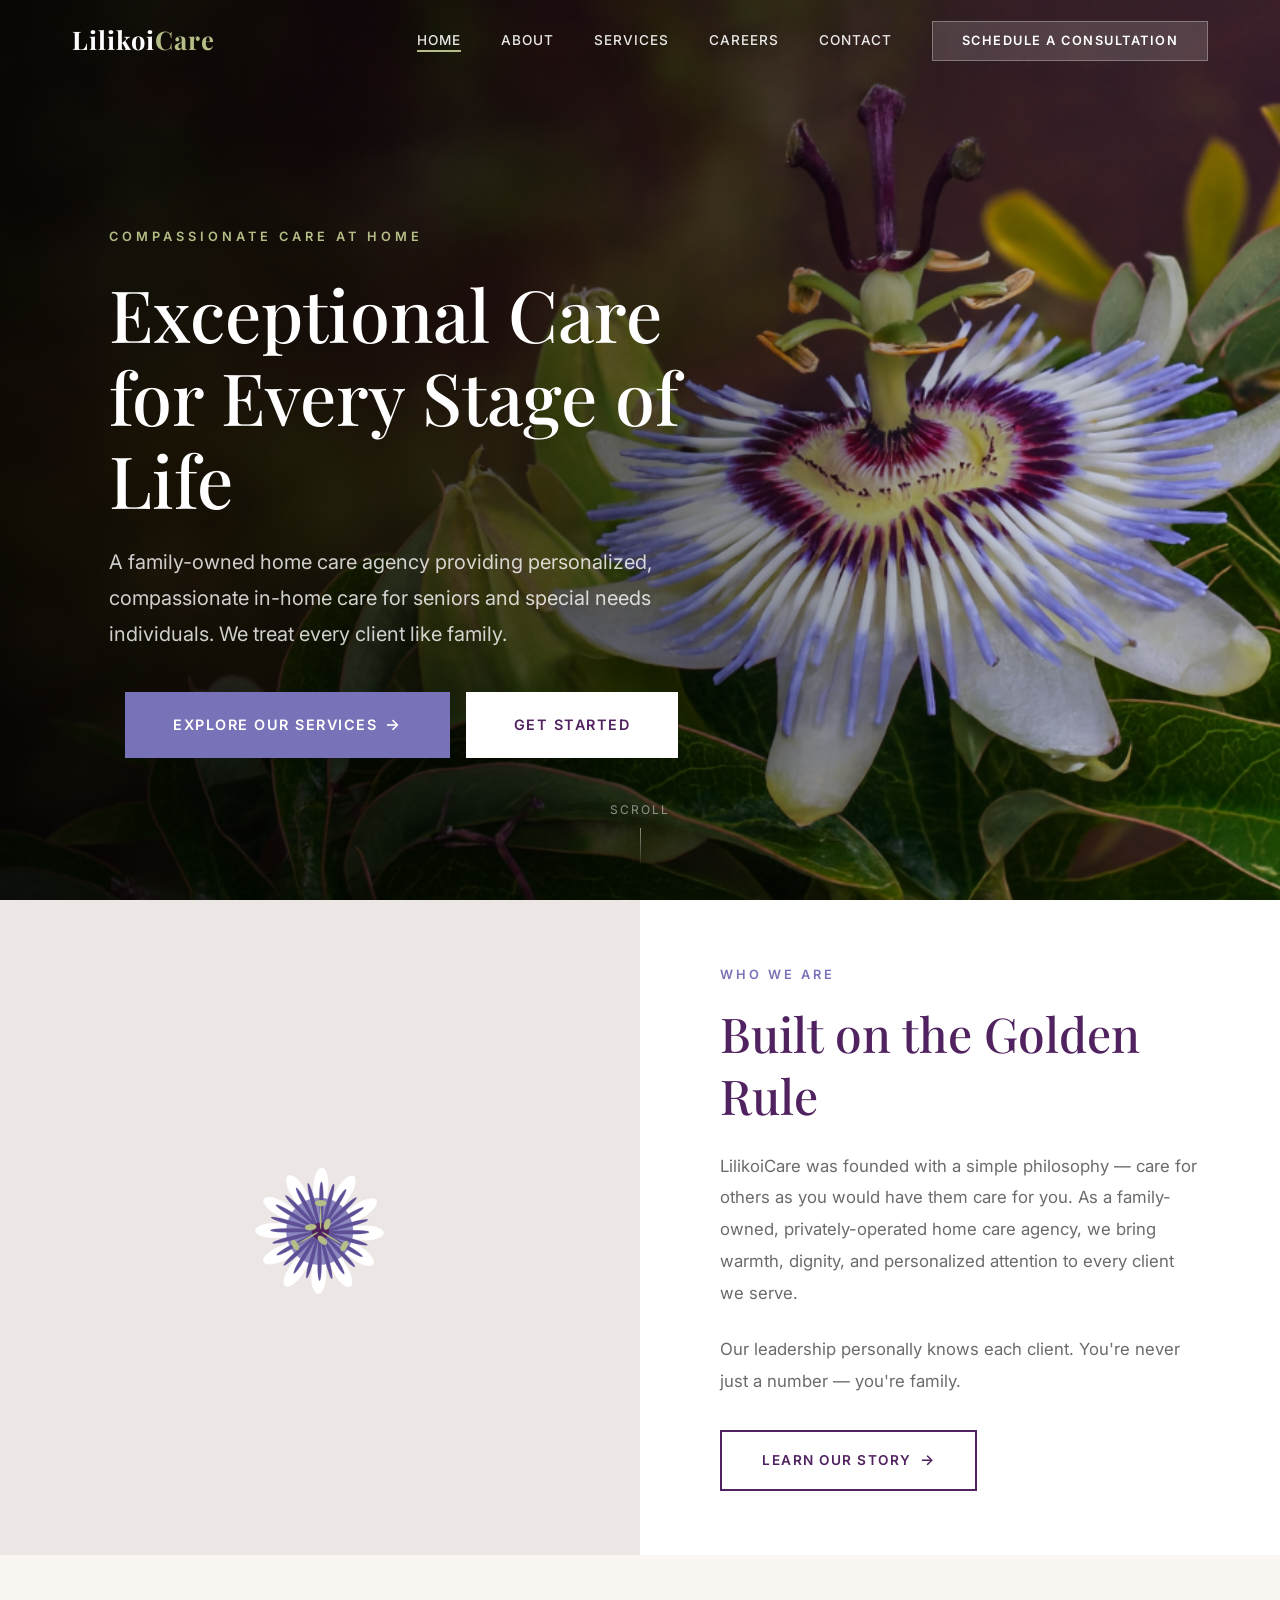
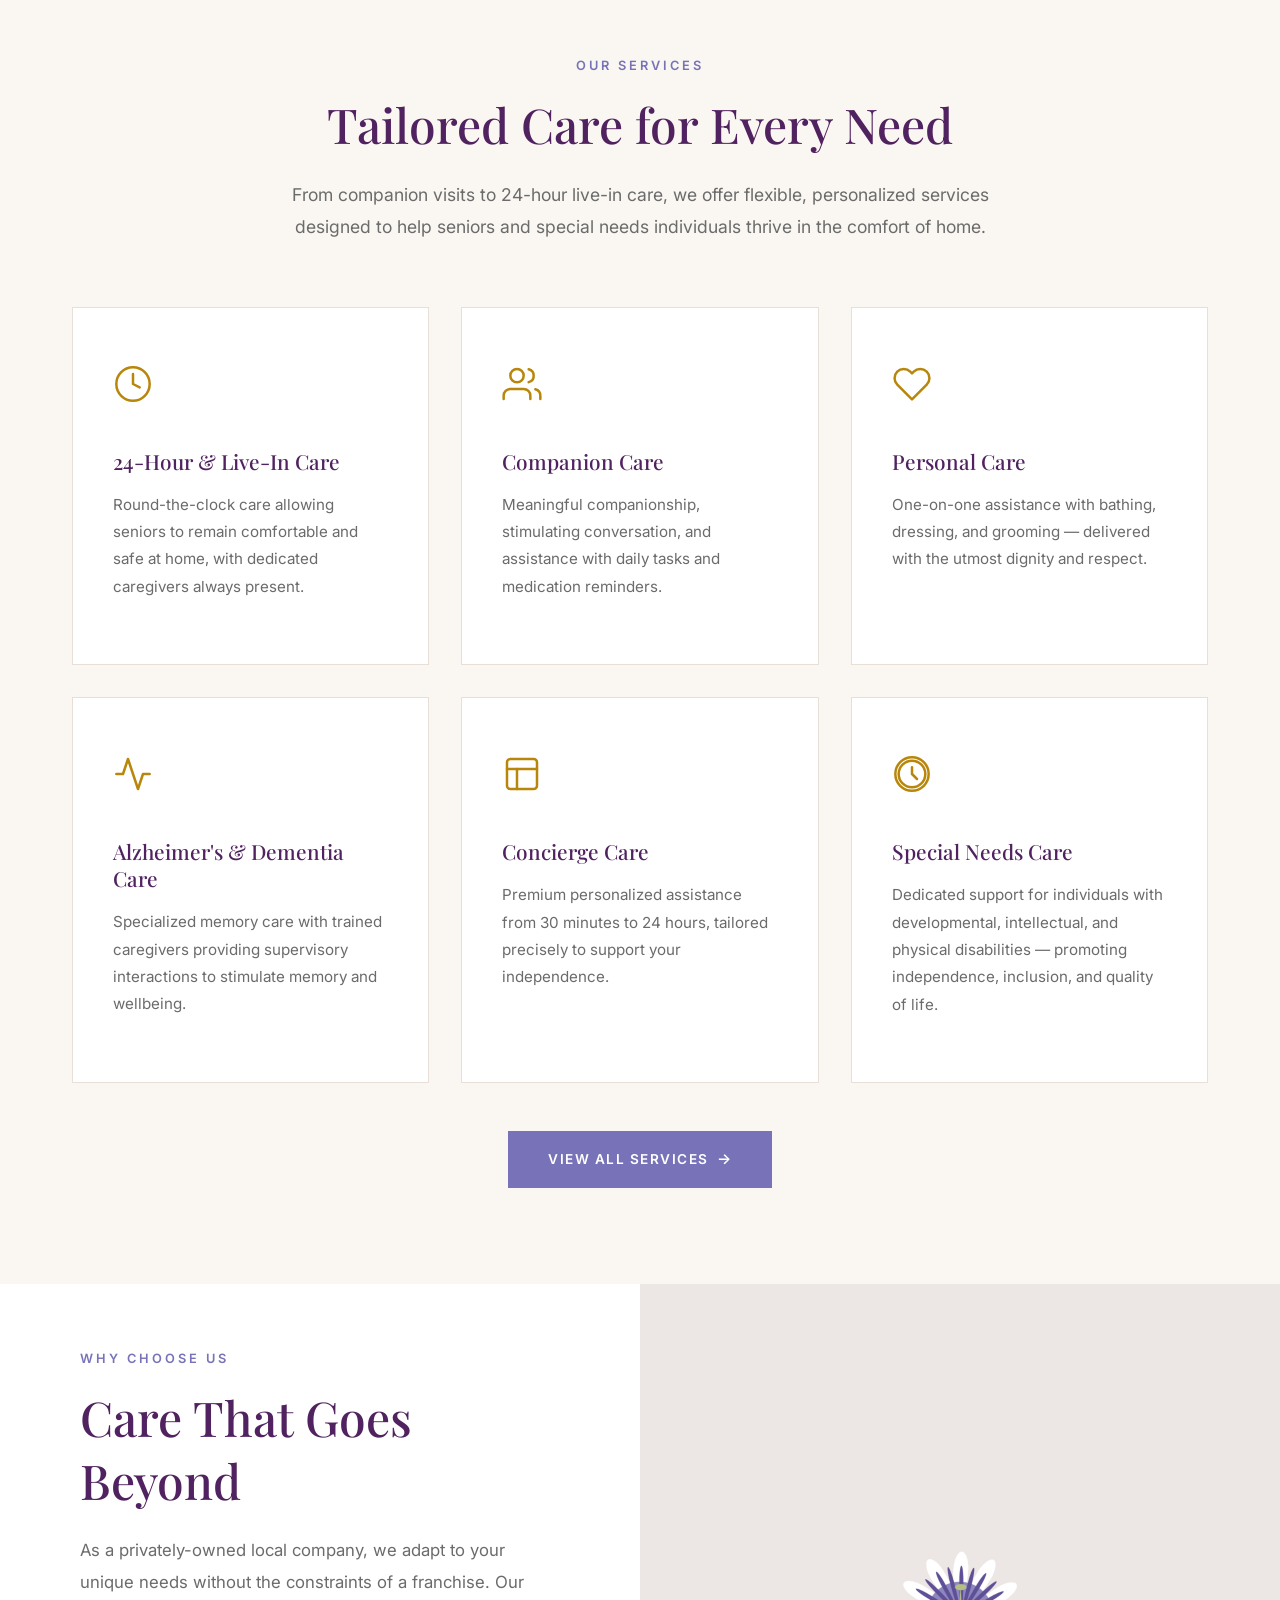
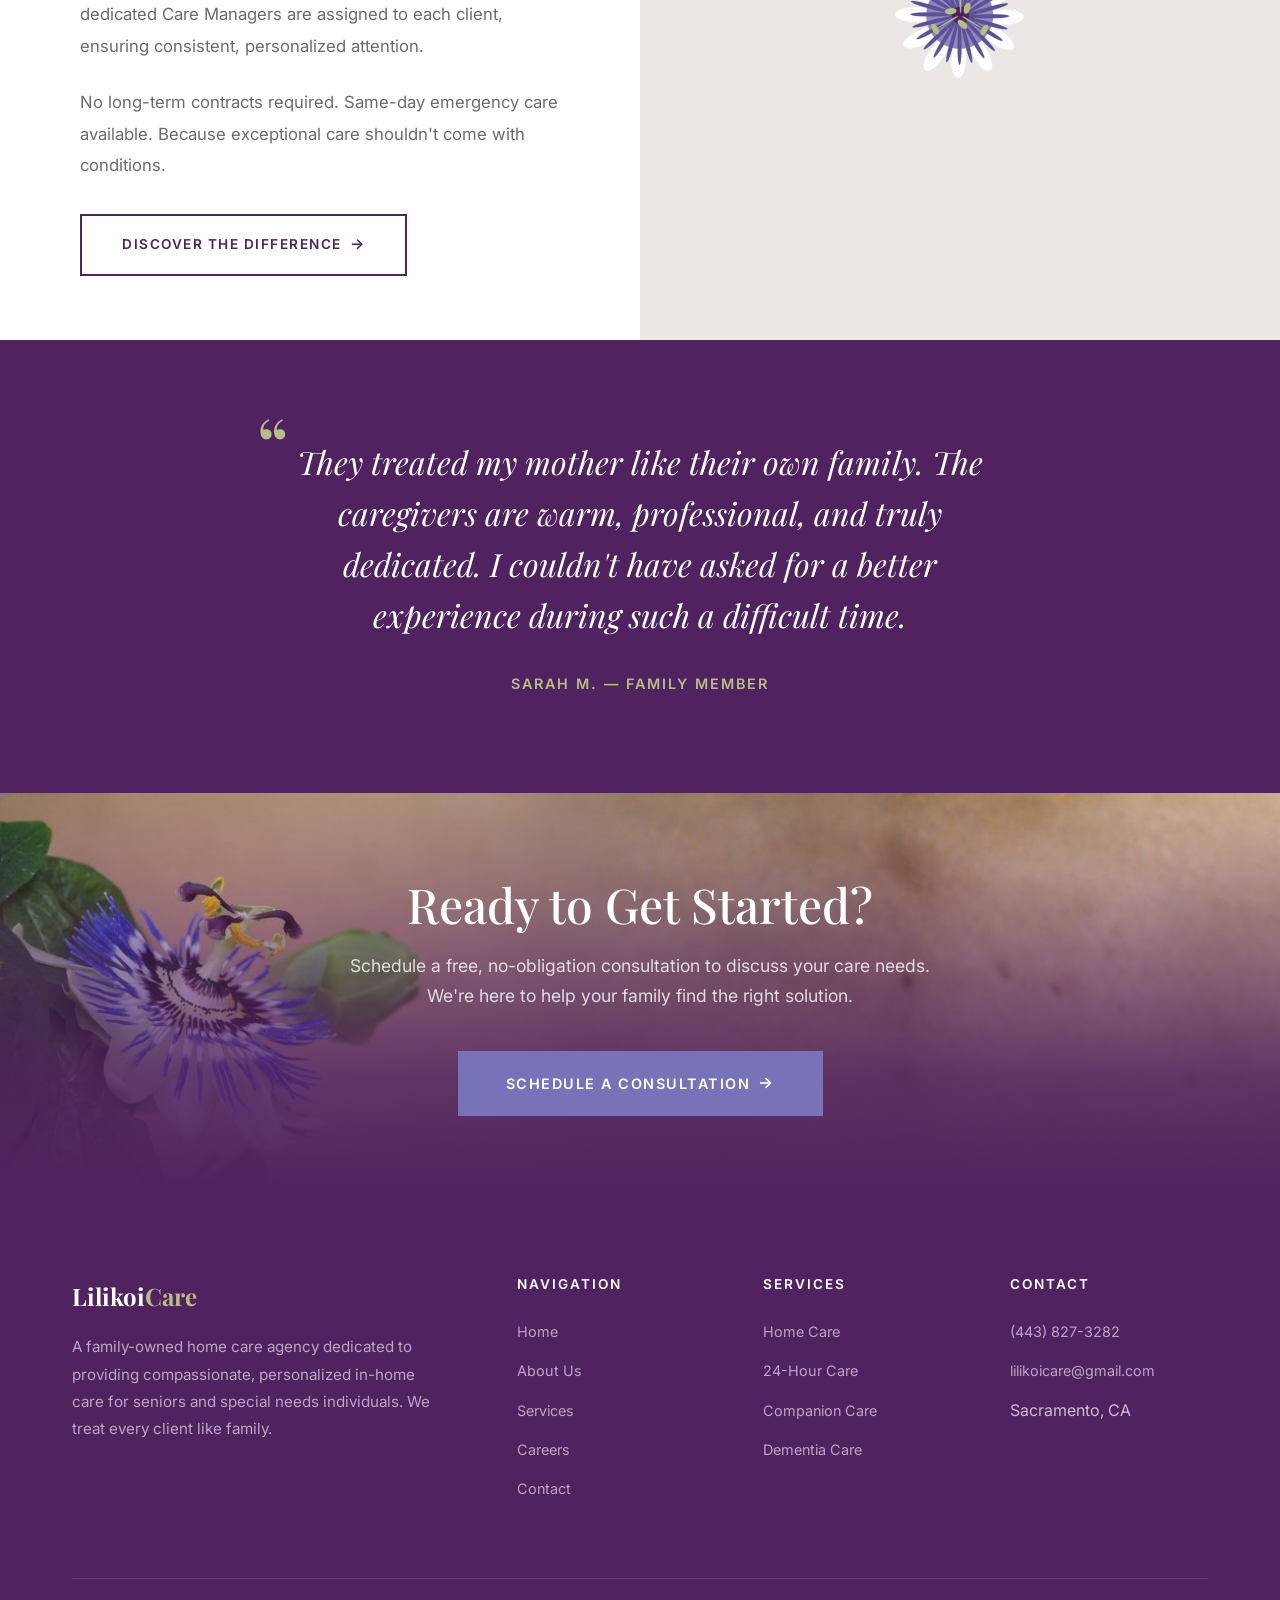
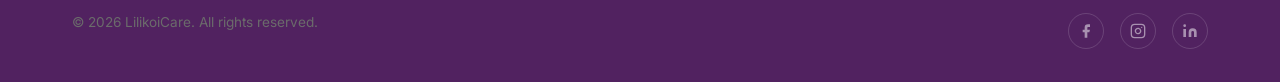
==== commit 6285f2e3: "Link Facebook button to lilikoicare profile on all pages" ====
--- a/index.html
+++ b/index.html
@@ -222,7 +222,7 @@
       <div class="footer__bottom">
         <p>&copy; 2026 LilikoiCare. All rights reserved.</p>
         <div class="footer__social">
-          <a href="#" aria-label="Facebook">
+          <a href="https://www.facebook.com/lilikoicare/" aria-label="Facebook" target="_blank" rel="noopener noreferrer">
             <svg width="16" height="16" viewBox="0 0 24 24" fill="currentColor"><path d="M18 2h-3a5 5 0 0 0-5 5v3H7v4h3v8h4v-8h3l1-4h-4V7a1 1 0 0 1 1-1h3z"></path></svg>
           </a>
           <a href="https://www.instagram.com/lilikoicare/" aria-label="Instagram" target="_blank" rel="noopener noreferrer">
--- a/css/styles.css
+++ b/css/styles.css
@@ -758,7 +758,7 @@
   content: '';
   position: absolute;
   inset: 0;
-  background: linear-gradient(90deg, transparent 0%, rgba(81,34,96,0.1) 15%, rgba(81,34,96,0.5) 40%, rgba(81,34,96,0.85) 60%, rgba(81,34,96,0.95) 100%);
+  background: linear-gradient(180deg, transparent 0%, rgba(81,34,96,0.15) 15%, rgba(81,34,96,0.5) 40%, rgba(81,34,96,0.85) 70%, rgba(81,34,96,1) 100%);
   z-index: 0;
 }
 
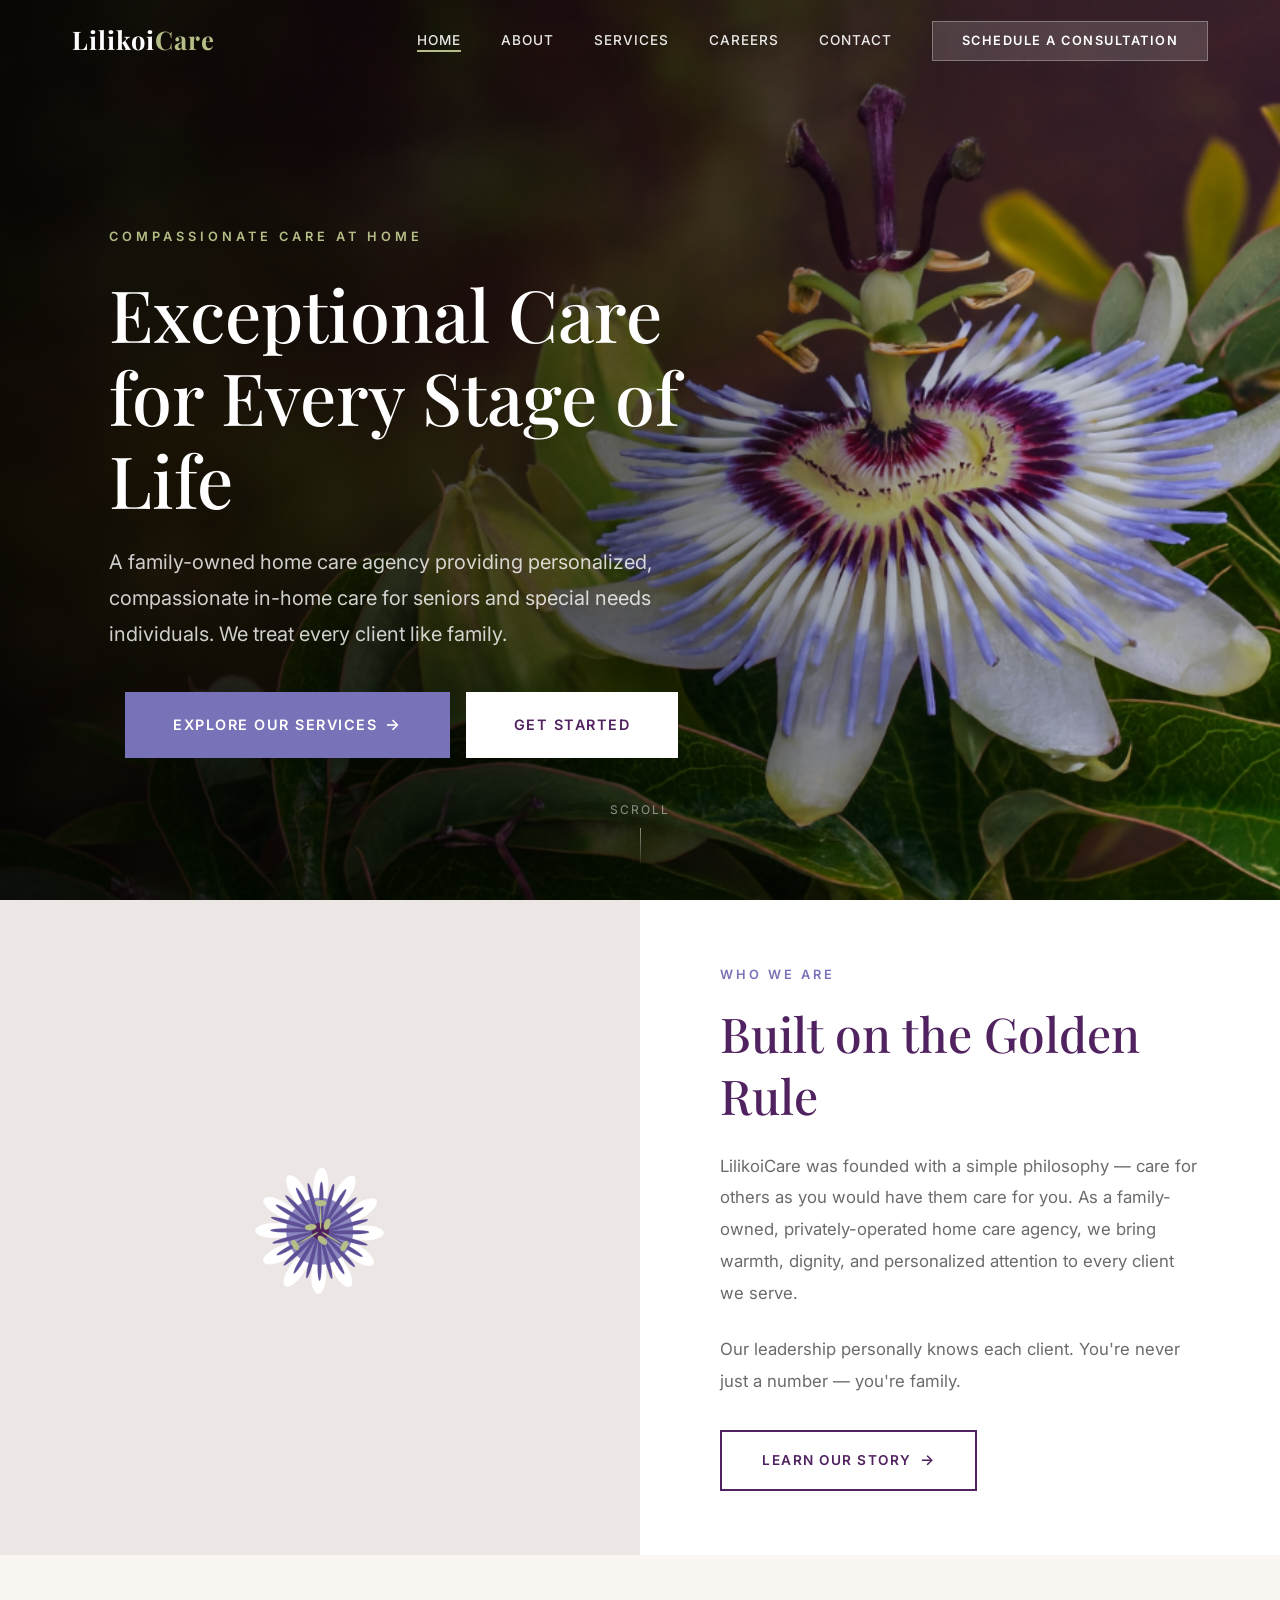
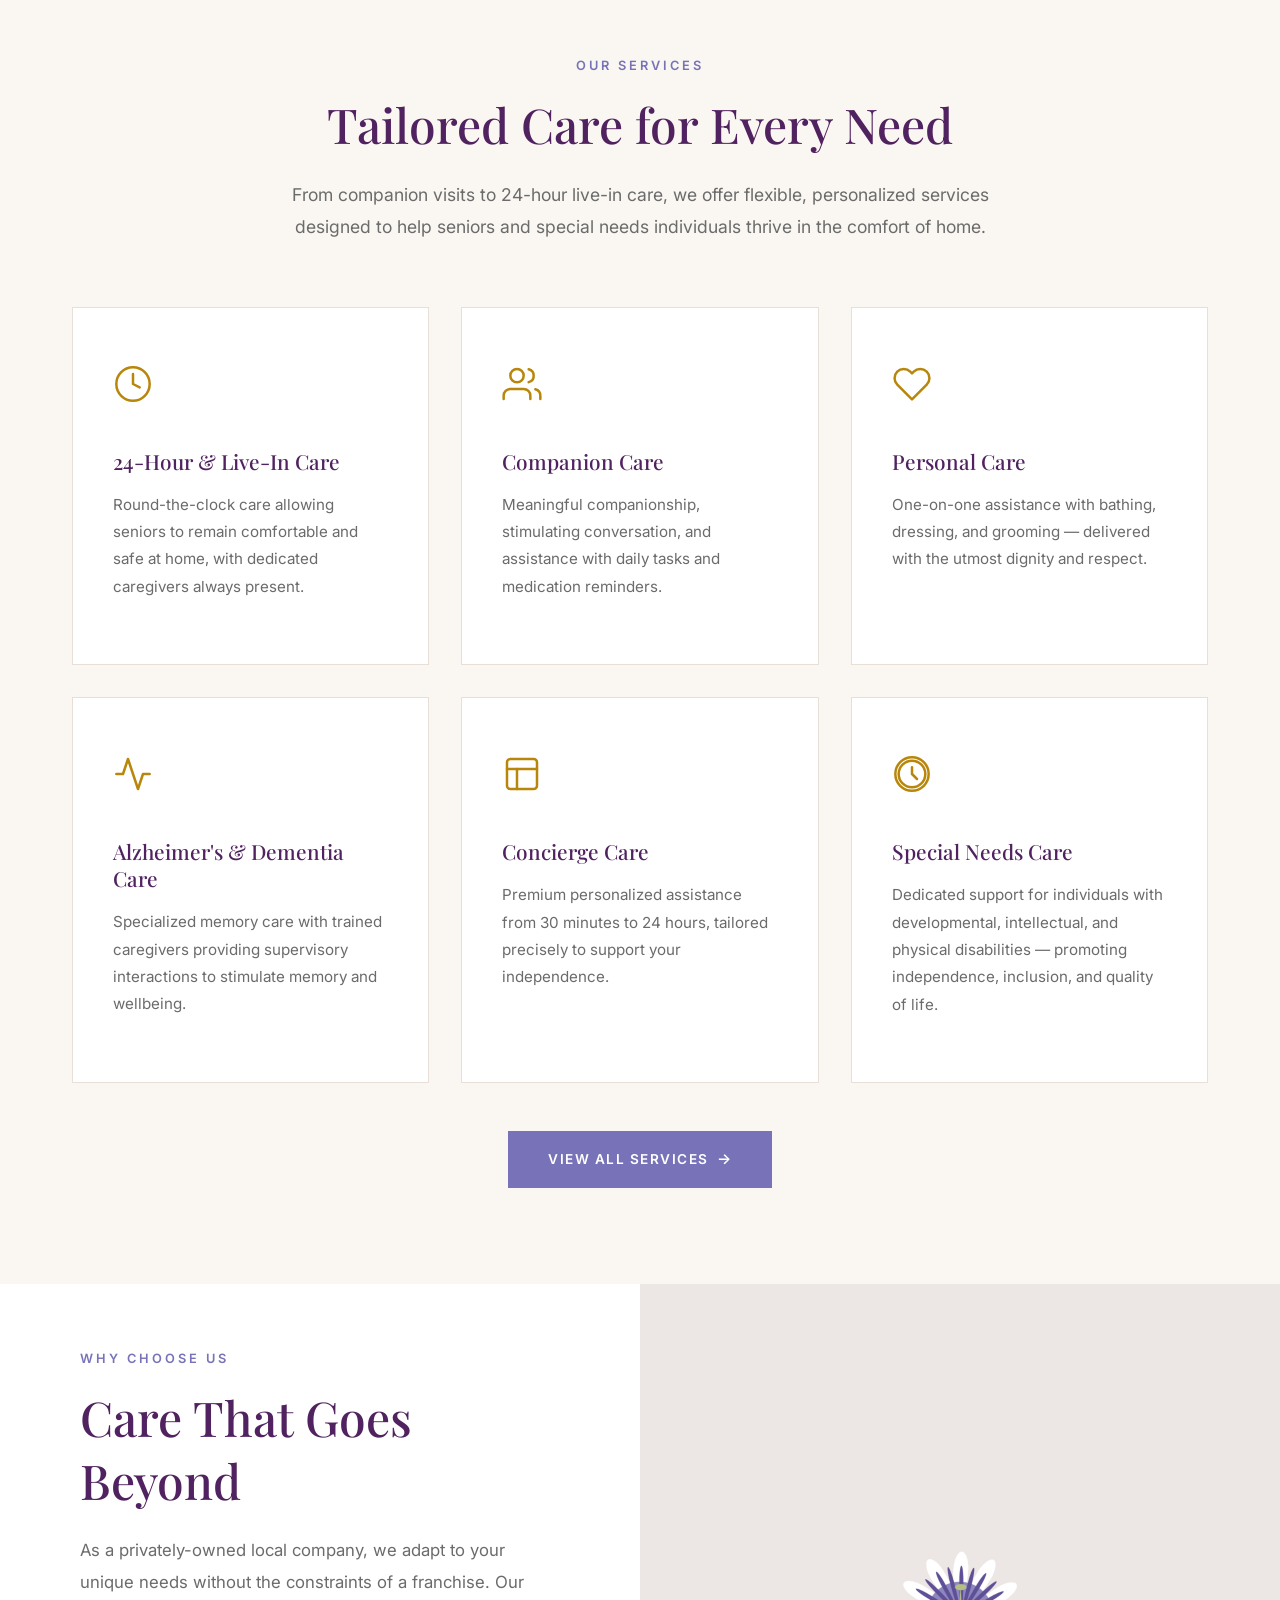
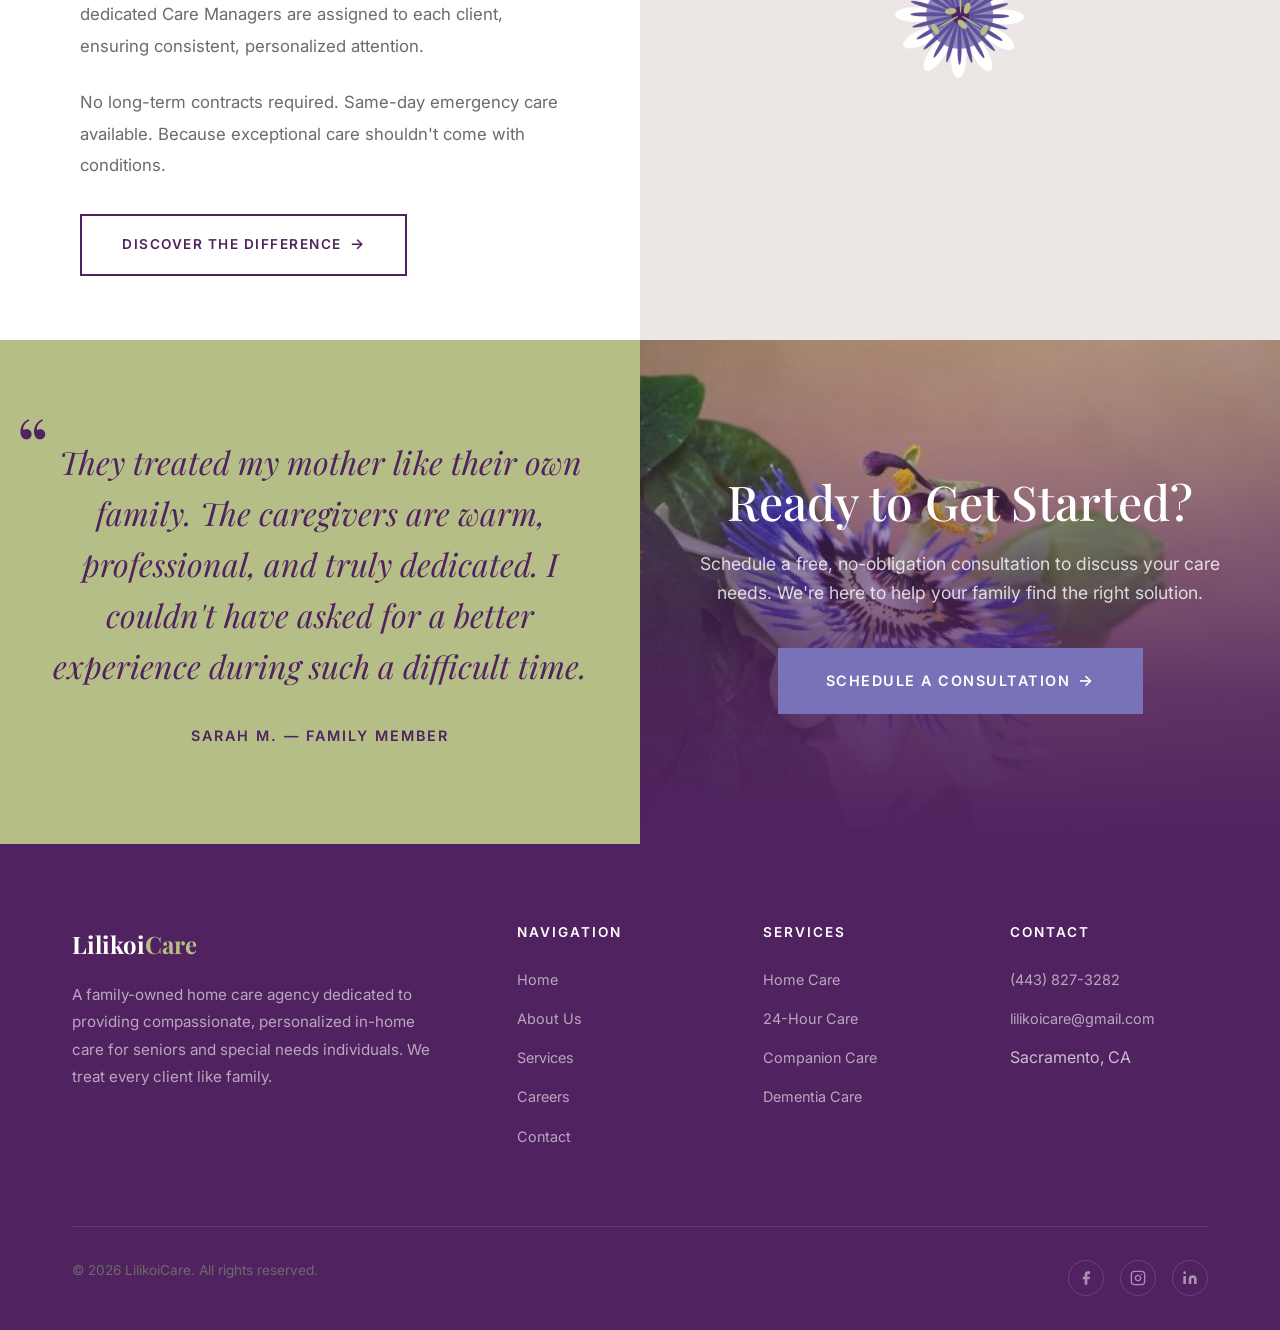
==== commit 531816a3: "Display testimonial and CTA side-by-side (50/50 split, stacks on mobile)" ====
--- a/index.html
+++ b/index.html
@@ -161,6 +161,7 @@
   </section>
 
   <!-- Testimonial -->
+  <div class="testimonial-cta-wrapper">
   <section class="testimonial">
     <div class="testimonial__content fade-in">
       <div class="testimonial__quote">
@@ -178,6 +179,7 @@
       <a href="contact.html" class="btn btn--primary btn--large btn--arrow">Schedule a Consultation</a>
     </div>
   </section>
+</div>
 
   <!-- Footer -->
   <footer class="footer">
--- a/css/styles.css
+++ b/css/styles.css
@@ -676,8 +676,32 @@
 }
 
 /* --- Testimonial Section --- */
+.testimonial-cta-wrapper {
+  display: flex;
+  flex-wrap: wrap;
+}
+
+.testimonial-cta-wrapper .testimonial,
+.testimonial-cta-wrapper .cta-banner {
+  flex: 1 1 50%;
+  min-width: 300px;
+  display: flex;
+  align-items: center;
+  justify-content: center;
+}
+
+@media (max-width: 768px) {
+  .testimonial-cta-wrapper {
+    flex-direction: column;
+  }
+  .testimonial-cta-wrapper .testimonial,
+  .testimonial-cta-wrapper .cta-banner {
+    flex: 1 1 100%;
+  }
+}
+
 .testimonial {
-  background-color: var(--color-secondary);
+  background-color: var(--color-primary-light);
   padding: 6rem 0;
   text-align: center;
 }
@@ -691,7 +715,7 @@
 .testimonial__quote {
   font-family: var(--font-heading);
   font-size: clamp(1.4rem, 3vw, 2rem);
-  color: var(--color-white);
+  color: #512260;
   line-height: 1.6;
   margin-bottom: 2rem;
   font-style: italic;
@@ -701,7 +725,7 @@
 .testimonial__quote::before {
   content: '\201C';
   font-size: 5rem;
-  color: var(--color-primary-light);
+  color: #512260;
   position: absolute;
   top: -2rem;
   left: -1rem;
@@ -710,7 +734,7 @@
 }
 
 .testimonial__author {
-  color: var(--color-primary-light);
+  color: #512260;
   font-size: 0.9rem;
   font-weight: 600;
   letter-spacing: 2px;
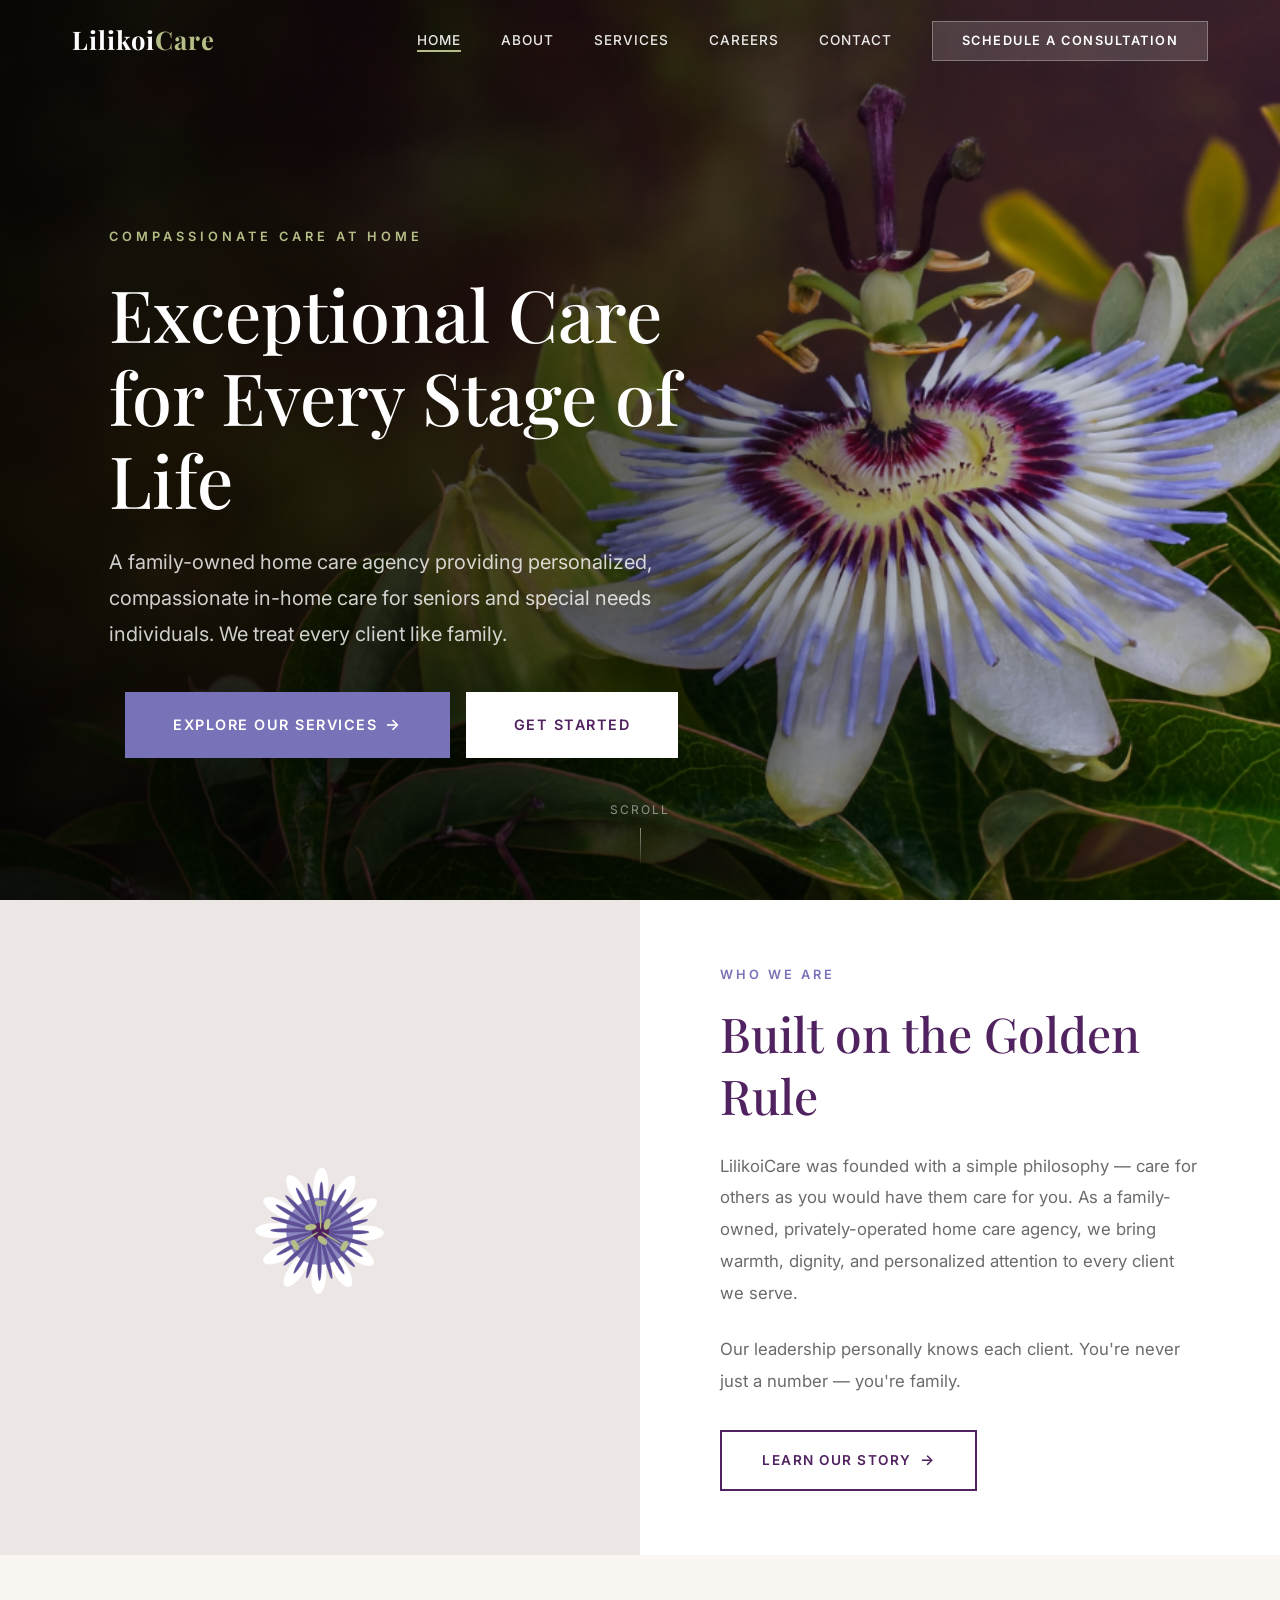
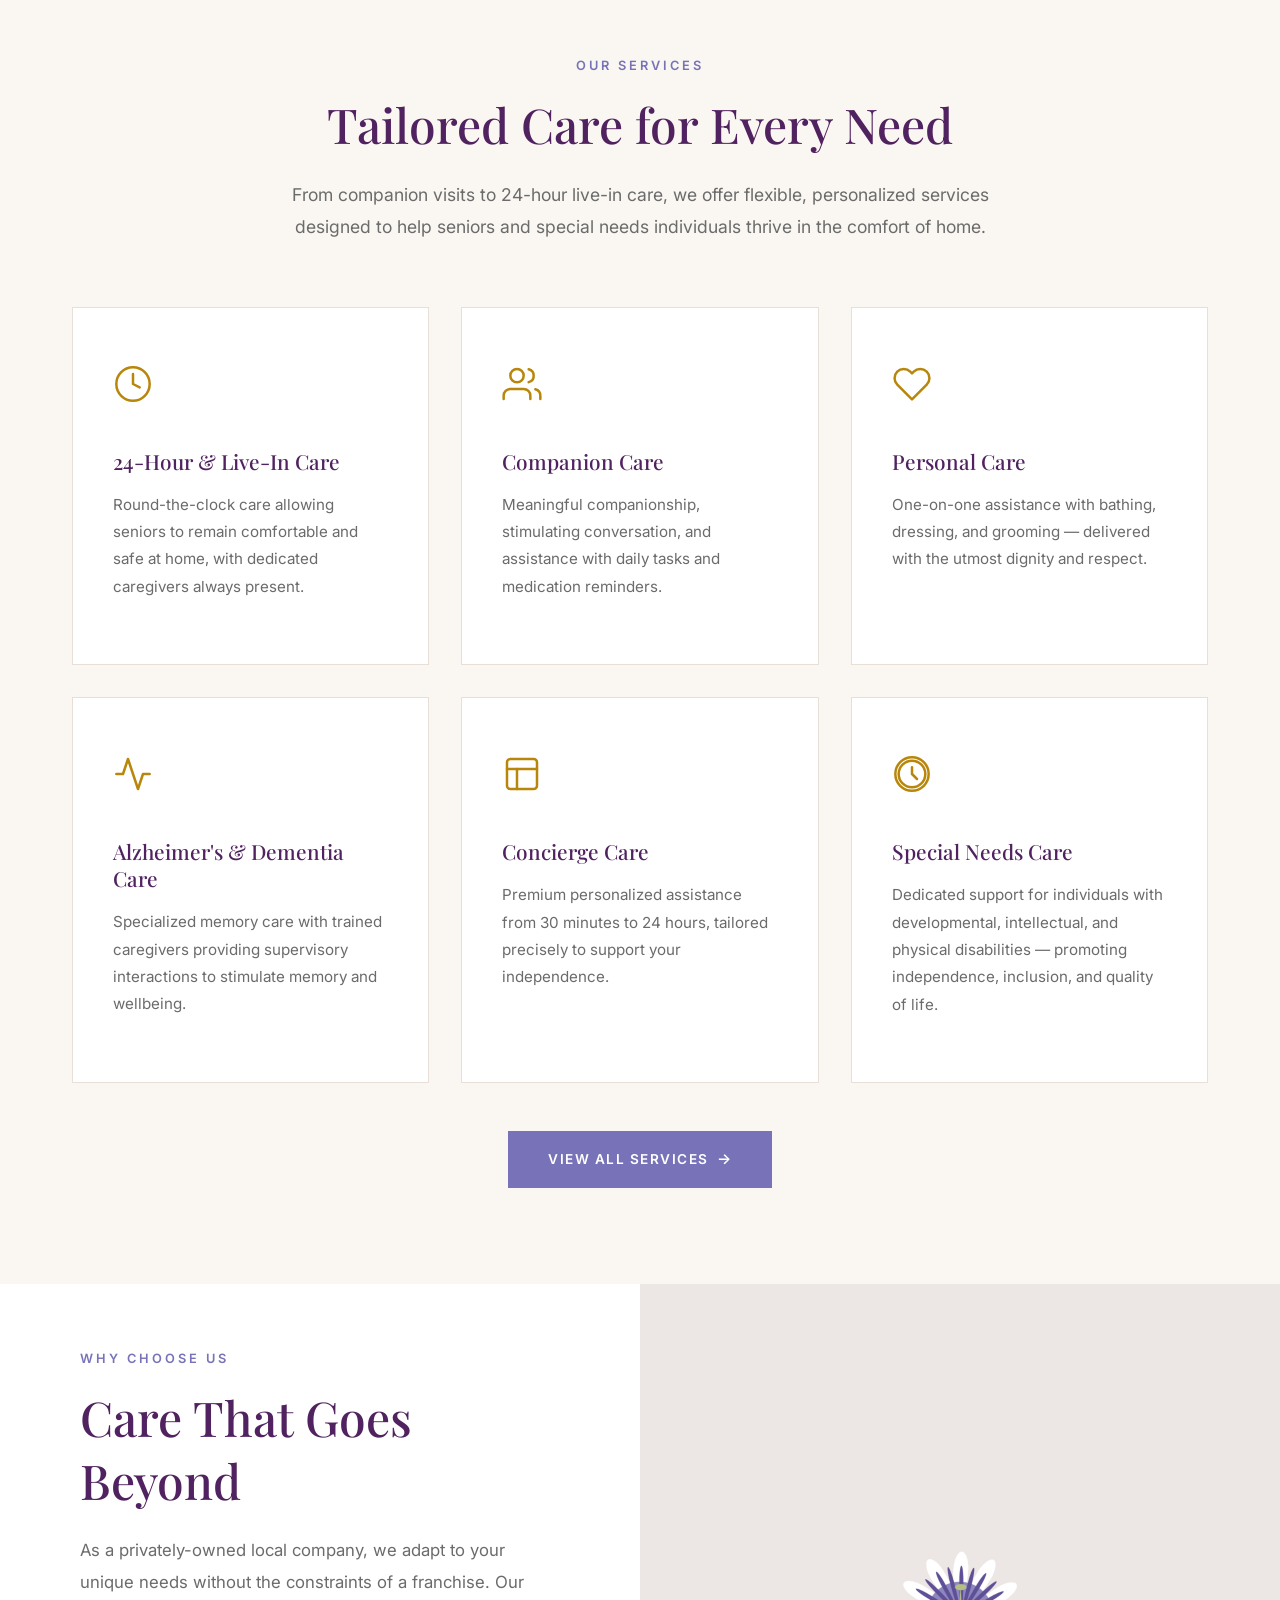
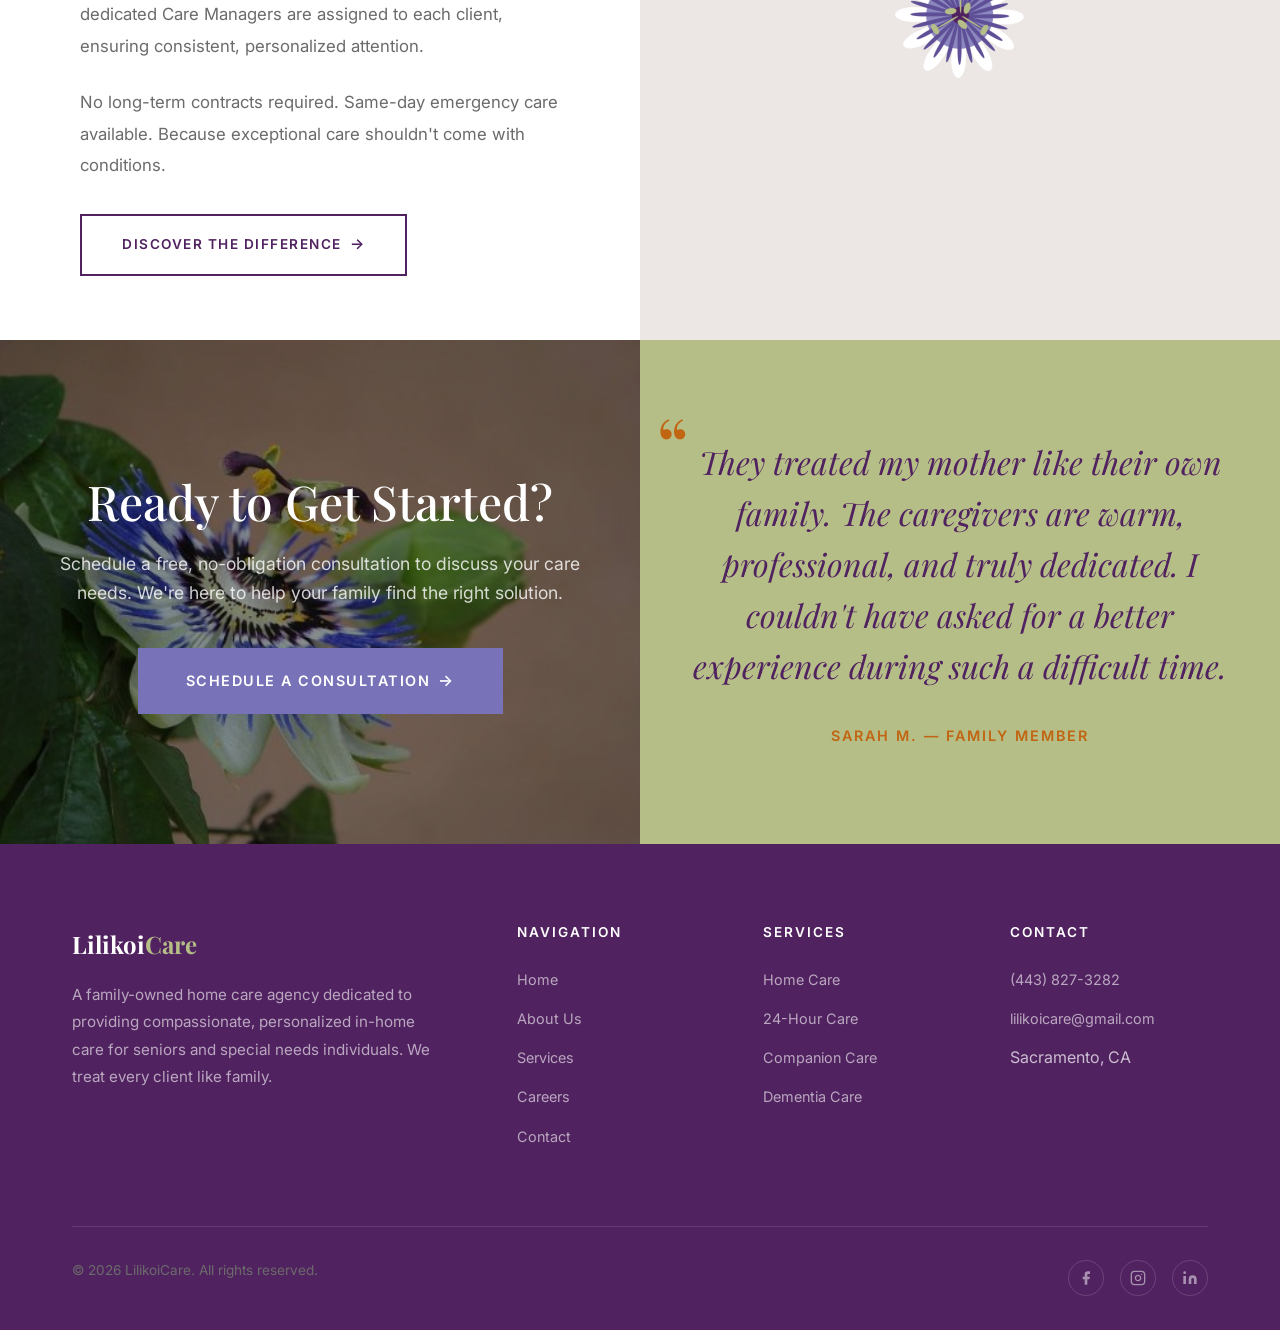
==== commit fa8ec898: "Swap CTA/testimonial order, orange quotation marks, re-add CTA gradient" ====
--- a/index.html
+++ b/index.html
@@ -162,21 +162,21 @@
 
   <!-- Testimonial -->
   <div class="testimonial-cta-wrapper">
-  <section class="testimonial">
-    <div class="testimonial__content fade-in">
-      <div class="testimonial__quote">
-        They treated my mother like their own family. The caregivers are warm, professional, and truly dedicated. I couldn't have asked for a better experience during such a difficult time.
-      </div>
-      <div class="testimonial__author">Sarah M. &mdash; Family Member</div>
-    </div>
-  </section>
-
   <!-- CTA Banner -->
   <section class="cta-banner">
     <div class="container fade-in">
       <h2>Ready to Get Started?</h2>
       <p>Schedule a free, no-obligation consultation to discuss your care needs. We're here to help your family find the right solution.</p>
       <a href="contact.html" class="btn btn--primary btn--large btn--arrow">Schedule a Consultation</a>
+    </div>
+  </section>
+
+  <section class="testimonial">
+    <div class="testimonial__content fade-in">
+      <div class="testimonial__quote">
+        They treated my mother like their own family. The caregivers are warm, professional, and truly dedicated. I couldn't have asked for a better experience during such a difficult time.
+      </div>
+      <div class="testimonial__author">Sarah M. &mdash; Family Member</div>
     </div>
   </section>
 </div>
--- a/css/styles.css
+++ b/css/styles.css
@@ -725,7 +725,7 @@
 .testimonial__quote::before {
   content: '\201C';
   font-size: 5rem;
-  color: #512260;
+  color: #c16512;
   position: absolute;
   top: -2rem;
   left: -1rem;
@@ -734,7 +734,7 @@
 }
 
 .testimonial__author {
-  color: #512260;
+  color: #c16512;
   font-size: 0.9rem;
   font-weight: 600;
   letter-spacing: 2px;
@@ -782,7 +782,7 @@
   content: '';
   position: absolute;
   inset: 0;
-  background: linear-gradient(180deg, transparent 0%, rgba(81,34,96,0.15) 15%, rgba(81,34,96,0.5) 40%, rgba(81,34,96,0.85) 70%, rgba(81,34,96,1) 100%);
+  background: rgba(0,0,0,0.45);
   z-index: 0;
 }
 
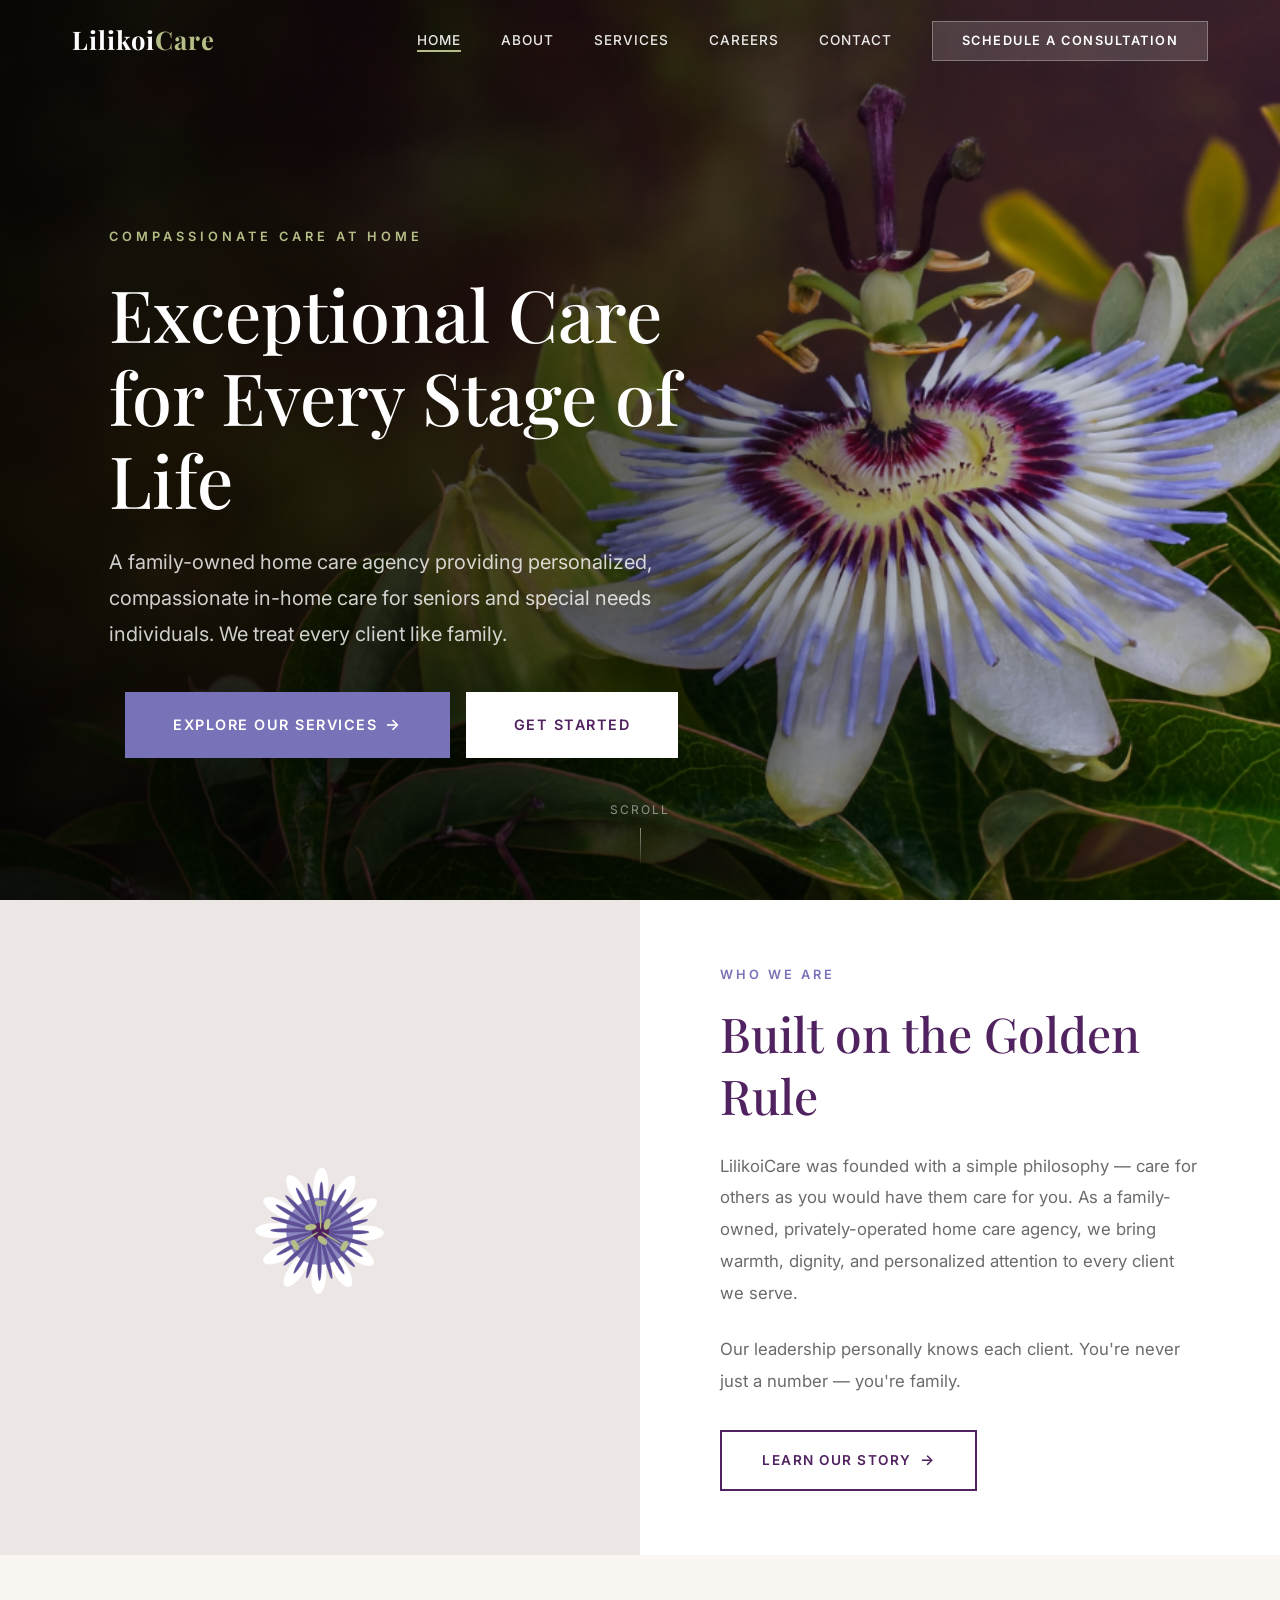
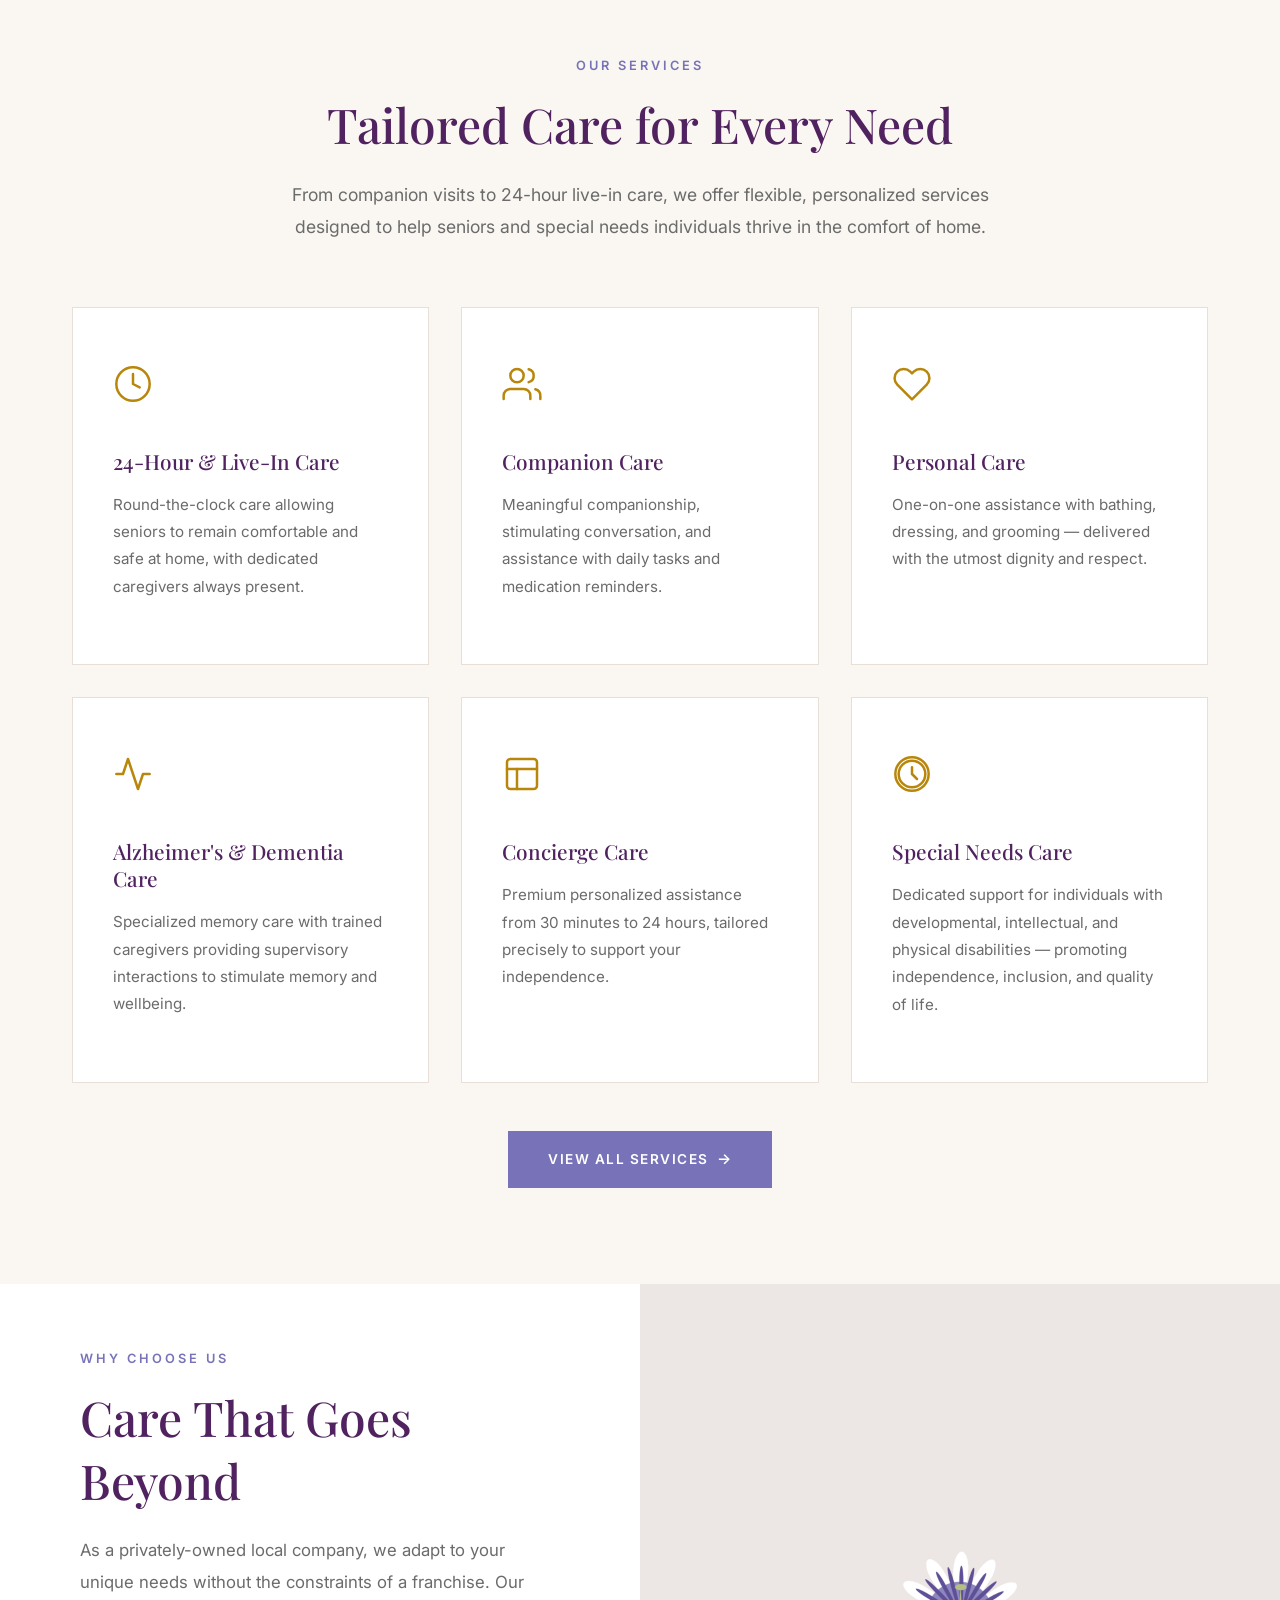
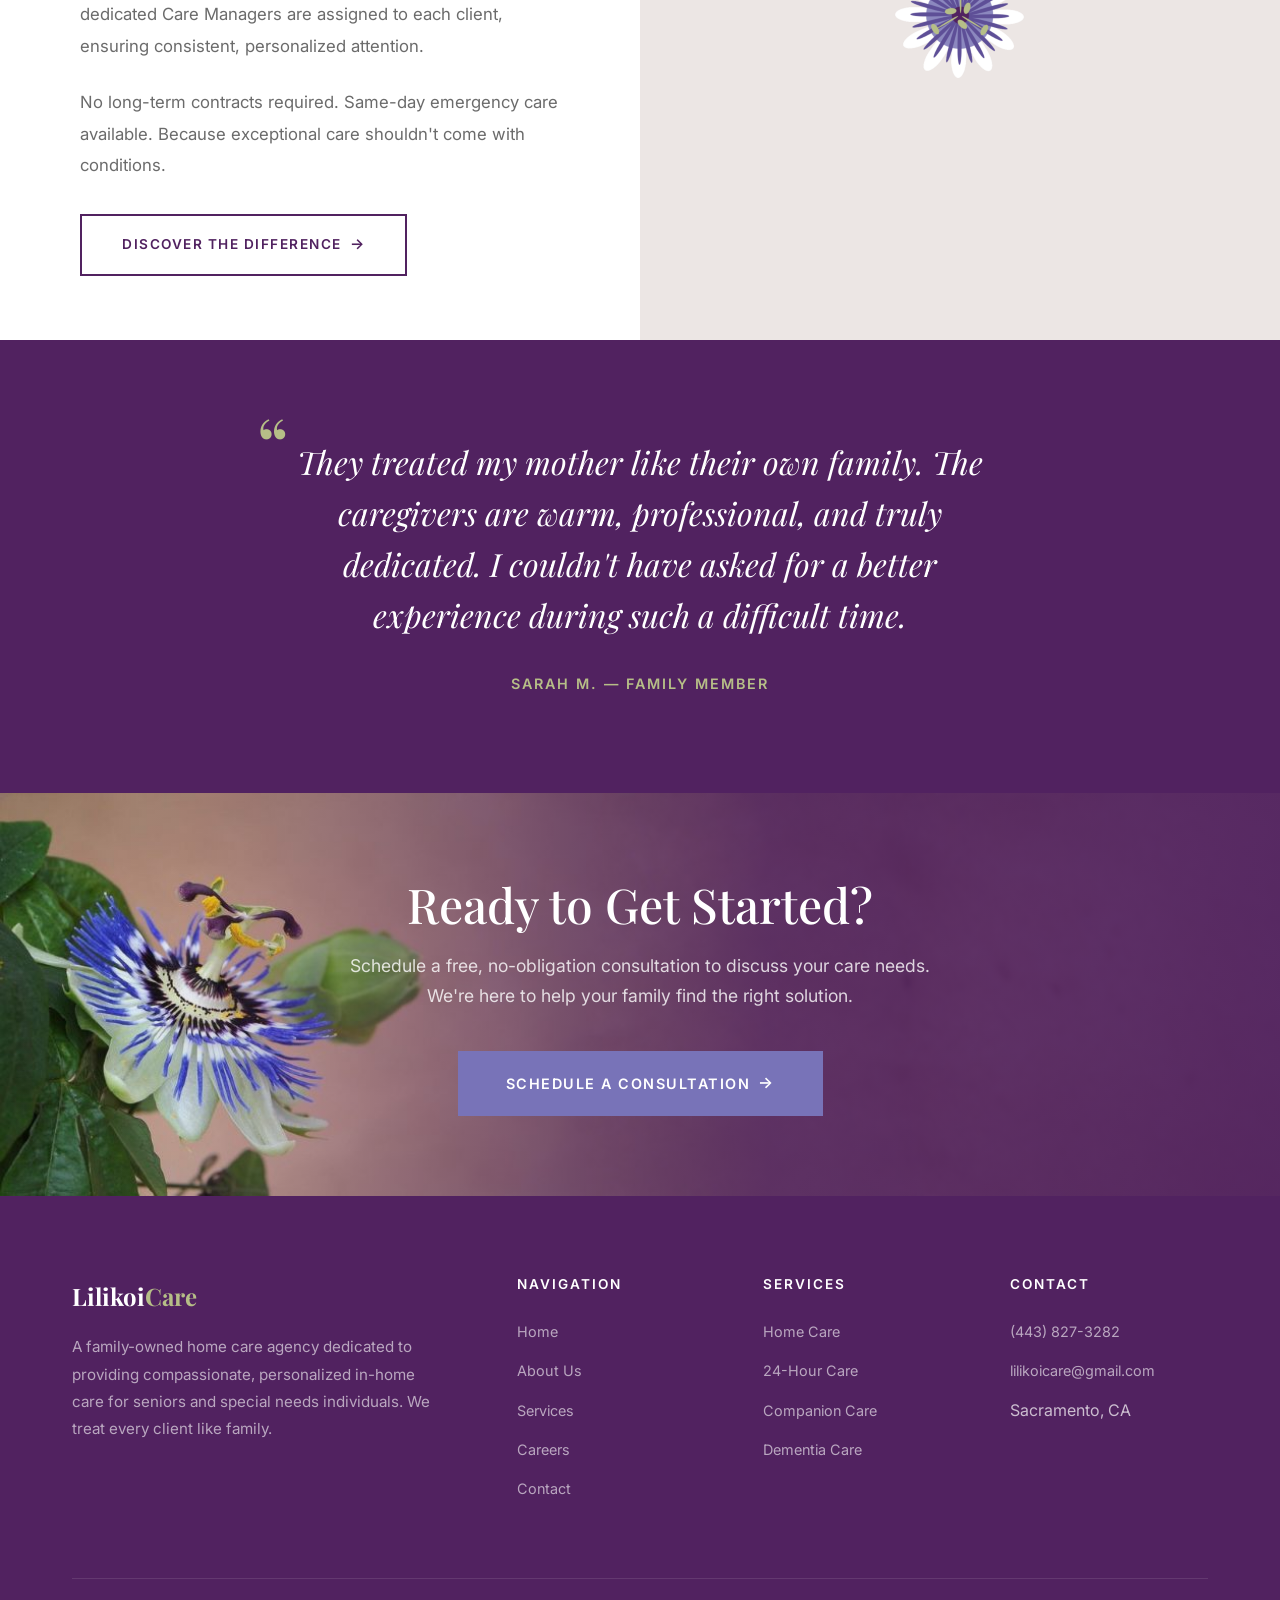
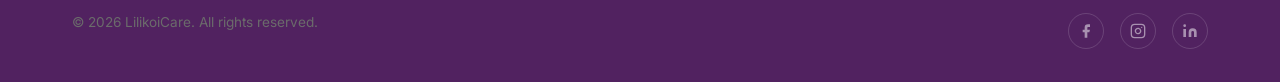
==== commit 670a68e7: "Revert testimonial/CTA to original stacked layout with original colors" ====
--- a/index.html
+++ b/index.html
@@ -161,7 +161,15 @@
   </section>
 
   <!-- Testimonial -->
-  <div class="testimonial-cta-wrapper">
+  <section class="testimonial">
+    <div class="testimonial__content fade-in">
+      <div class="testimonial__quote">
+        They treated my mother like their own family. The caregivers are warm, professional, and truly dedicated. I couldn't have asked for a better experience during such a difficult time.
+      </div>
+      <div class="testimonial__author">Sarah M. &mdash; Family Member</div>
+    </div>
+  </section>
+
   <!-- CTA Banner -->
   <section class="cta-banner">
     <div class="container fade-in">
@@ -170,16 +178,6 @@
       <a href="contact.html" class="btn btn--primary btn--large btn--arrow">Schedule a Consultation</a>
     </div>
   </section>
-
-  <section class="testimonial">
-    <div class="testimonial__content fade-in">
-      <div class="testimonial__quote">
-        They treated my mother like their own family. The caregivers are warm, professional, and truly dedicated. I couldn't have asked for a better experience during such a difficult time.
-      </div>
-      <div class="testimonial__author">Sarah M. &mdash; Family Member</div>
-    </div>
-  </section>
-</div>
 
   <!-- Footer -->
   <footer class="footer">
--- a/css/styles.css
+++ b/css/styles.css
@@ -676,32 +676,8 @@
 }
 
 /* --- Testimonial Section --- */
-.testimonial-cta-wrapper {
-  display: flex;
-  flex-wrap: wrap;
-}
-
-.testimonial-cta-wrapper .testimonial,
-.testimonial-cta-wrapper .cta-banner {
-  flex: 1 1 50%;
-  min-width: 300px;
-  display: flex;
-  align-items: center;
-  justify-content: center;
-}
-
-@media (max-width: 768px) {
-  .testimonial-cta-wrapper {
-    flex-direction: column;
-  }
-  .testimonial-cta-wrapper .testimonial,
-  .testimonial-cta-wrapper .cta-banner {
-    flex: 1 1 100%;
-  }
-}
-
 .testimonial {
-  background-color: var(--color-primary-light);
+  background-color: var(--color-secondary);
   padding: 6rem 0;
   text-align: center;
 }
@@ -715,7 +691,7 @@
 .testimonial__quote {
   font-family: var(--font-heading);
   font-size: clamp(1.4rem, 3vw, 2rem);
-  color: #512260;
+  color: var(--color-white);
   line-height: 1.6;
   margin-bottom: 2rem;
   font-style: italic;
@@ -725,7 +701,7 @@
 .testimonial__quote::before {
   content: '\201C';
   font-size: 5rem;
-  color: #c16512;
+  color: var(--color-primary-light);
   position: absolute;
   top: -2rem;
   left: -1rem;
@@ -734,7 +710,7 @@
 }
 
 .testimonial__author {
-  color: #c16512;
+  color: var(--color-primary-light);
   font-size: 0.9rem;
   font-weight: 600;
   letter-spacing: 2px;
@@ -782,7 +758,7 @@
   content: '';
   position: absolute;
   inset: 0;
-  background: rgba(0,0,0,0.45);
+  background: linear-gradient(90deg, transparent 0%, rgba(81,34,96,0.1) 15%, rgba(81,34,96,0.5) 40%, rgba(81,34,96,0.85) 60%, rgba(81,34,96,0.95) 100%);
   z-index: 0;
 }
 
@@ -1278,6 +1254,7 @@
     transition: right var(--transition);
     box-shadow: var(--shadow-lg);
     gap: 1.5rem;
+    z-index: 1001;
   }
 
   .nav__links--open {
@@ -1300,15 +1277,11 @@
   }
 
   .nav__overlay {
+    display: none !important;
+  }
+
+  .nav__cta {
     display: none;
-    position: fixed;
-    inset: 0;
-    background-color: rgba(0, 0, 0, 0.5);
-    z-index: 999;
-  }
-
-  .nav__overlay--visible {
-    display: block;
   }
 
   .content-block {
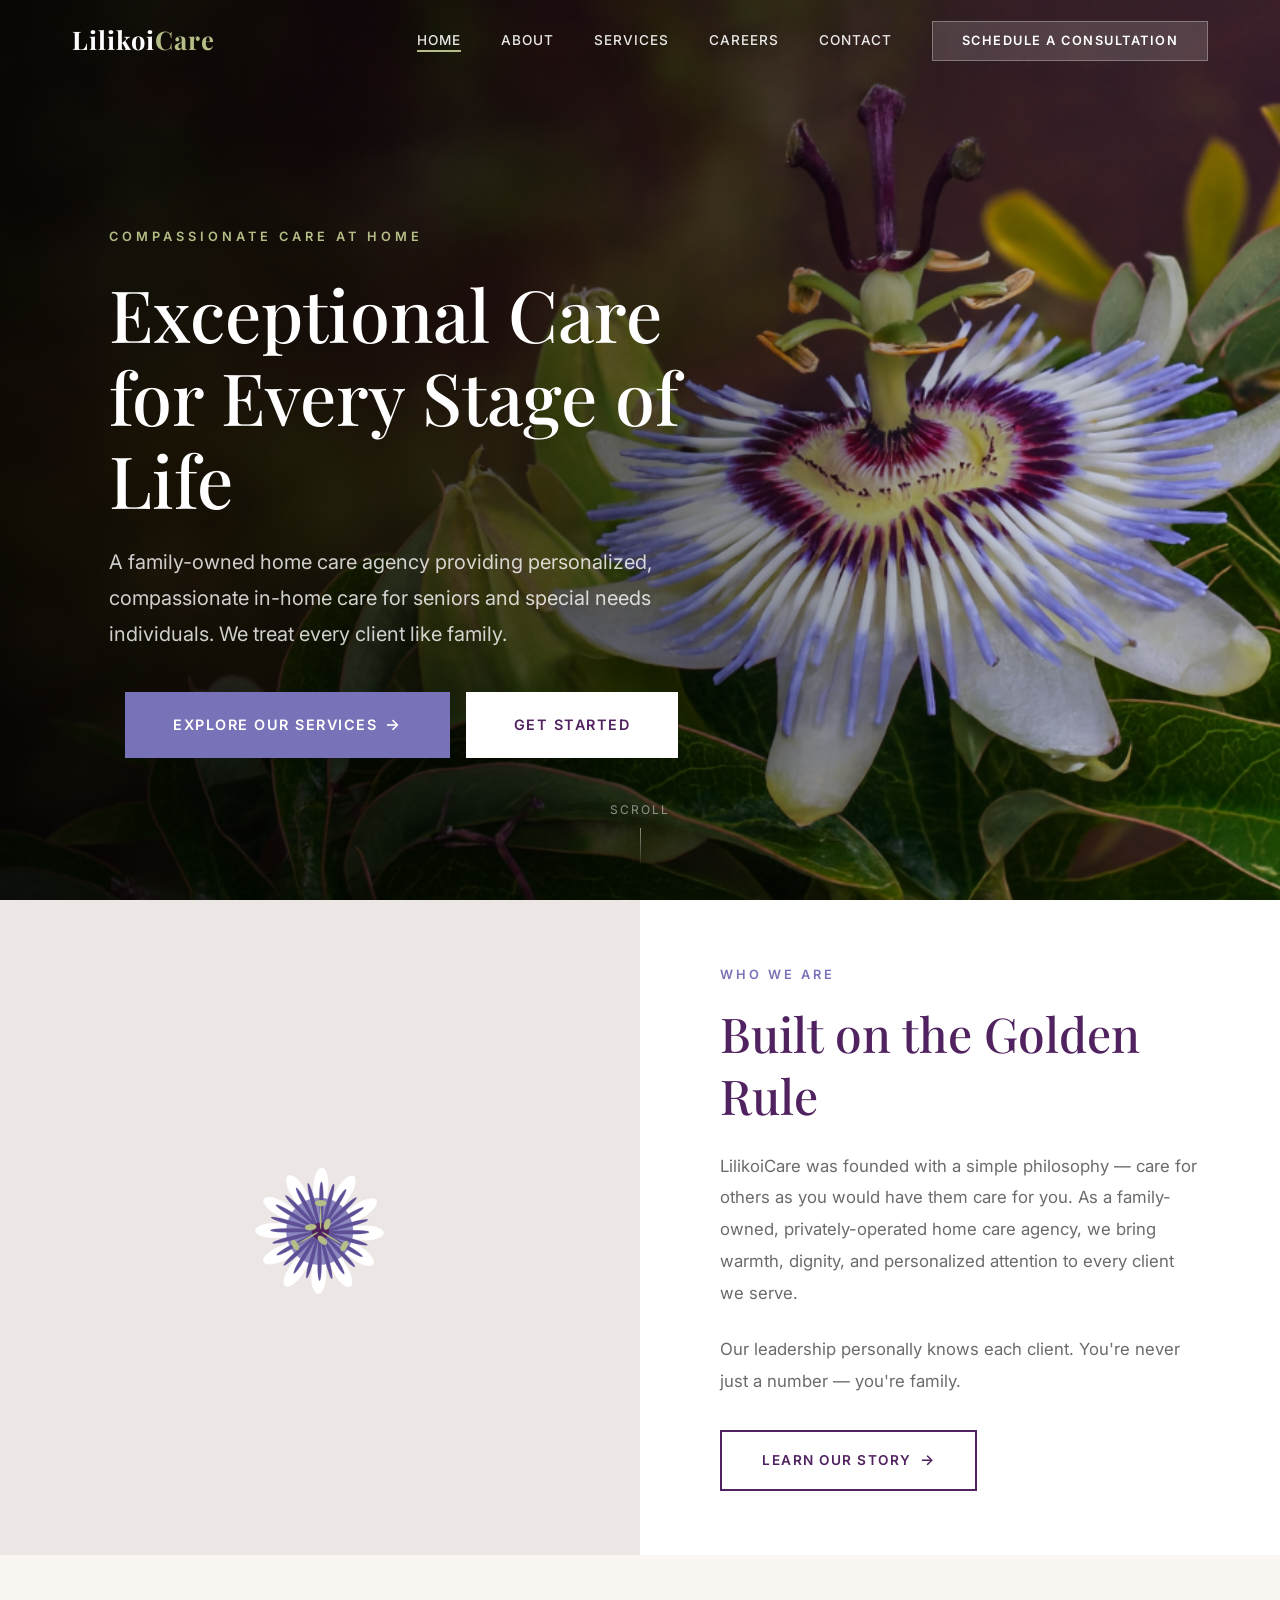
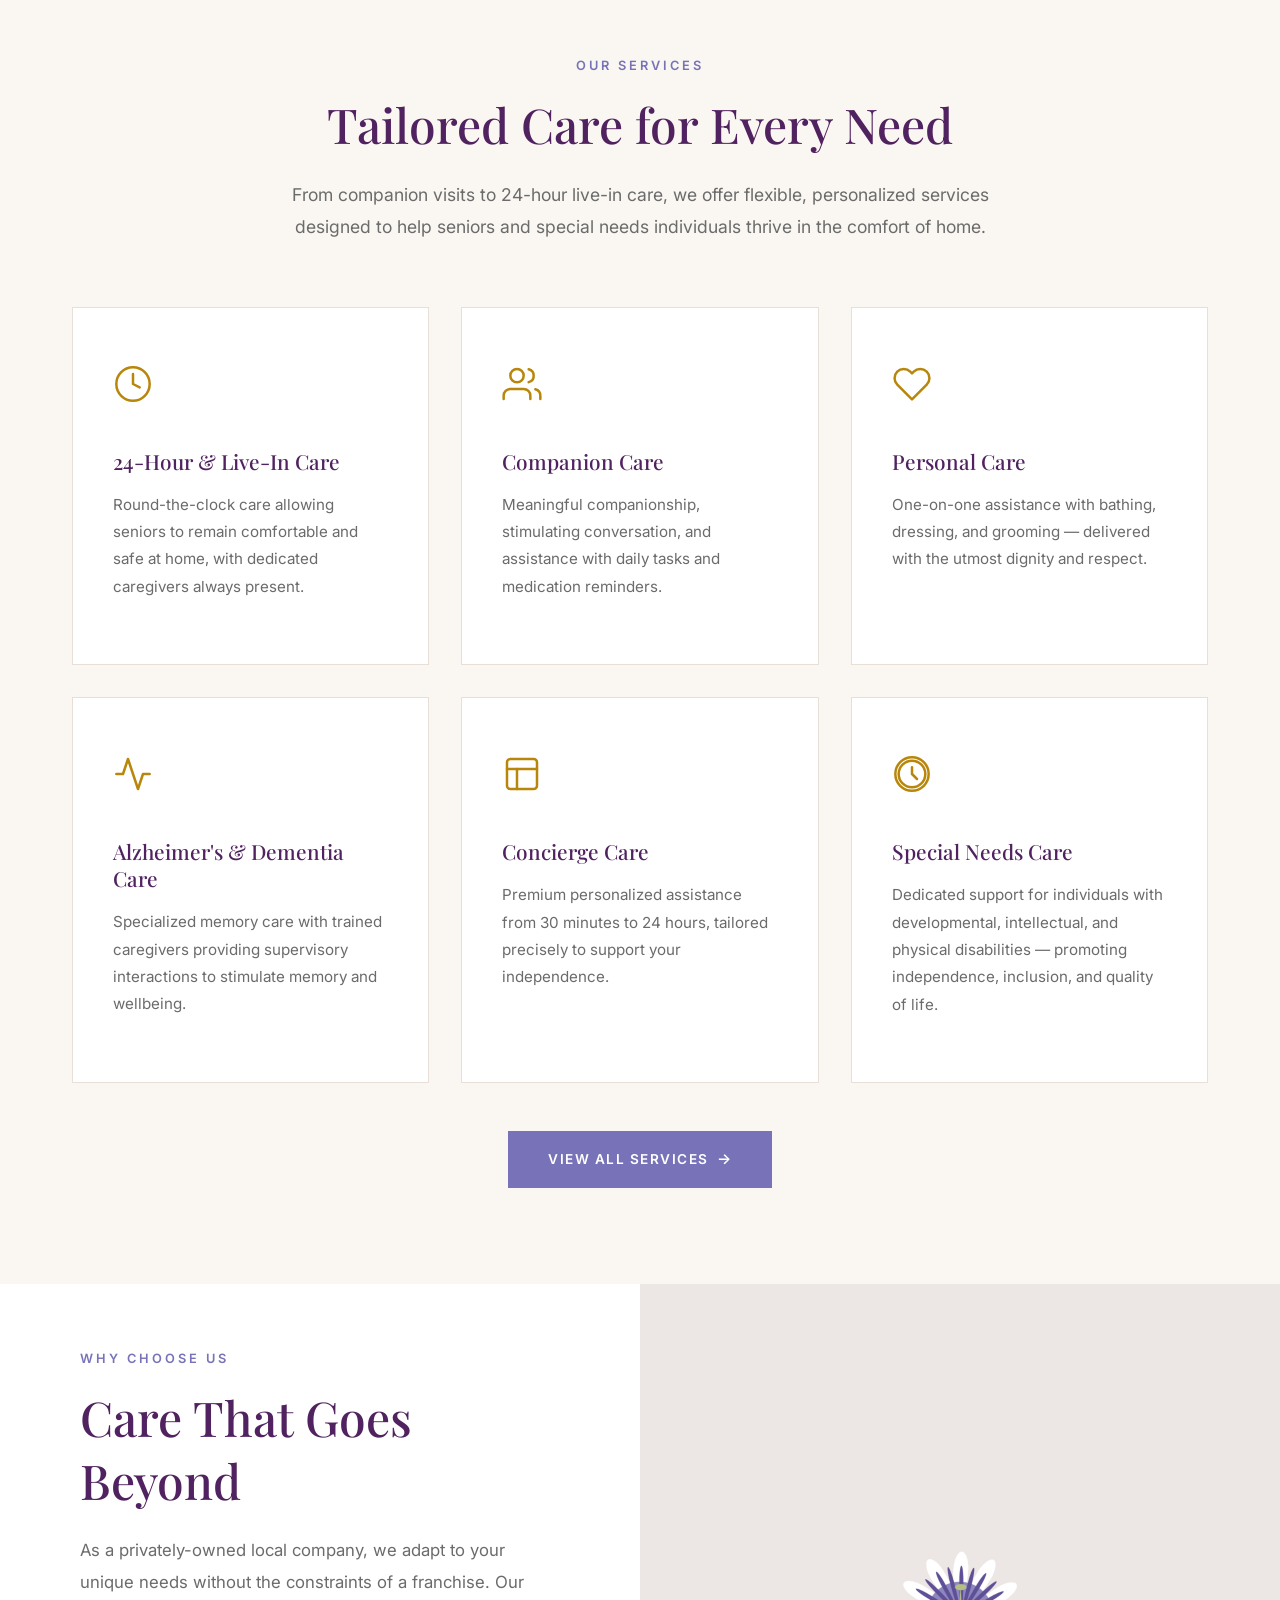
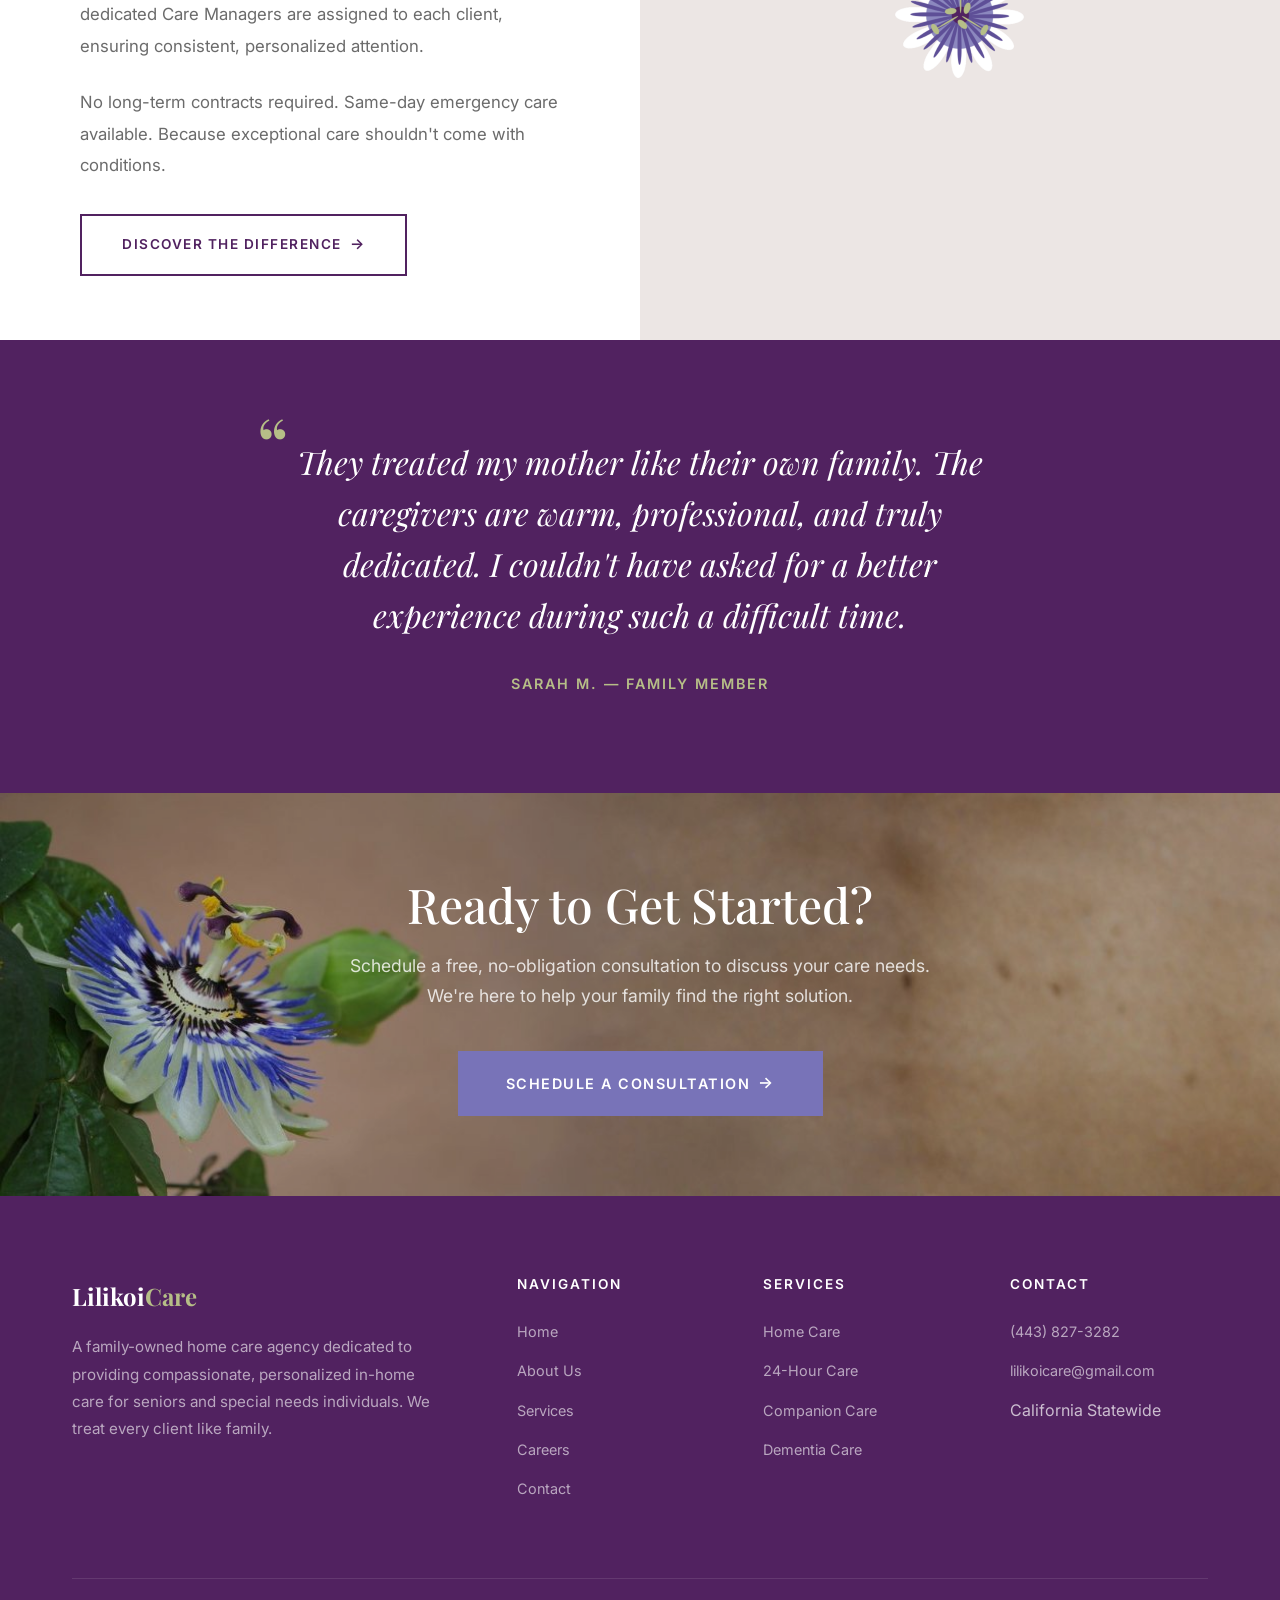
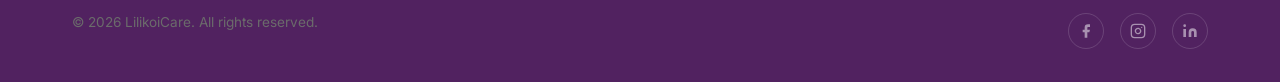
==== commit 4528cc4a: "Update service areas to reflect new California-wide coverage" ====
--- a/index.html
+++ b/index.html
@@ -214,7 +214,7 @@
           <ul class="footer__links">
             <li><a href="tel:+14438273282">(443) 827-3282</a></li>
             <li><a href="mailto:lilikoicare@gmail.com">lilikoicare@gmail.com</a></li>
-            <li>Sacramento, CA</li>
+            <li>California Statewide</li>
           </ul>
         </div>
       </div>
--- a/css/styles.css
+++ b/css/styles.css
@@ -758,7 +758,7 @@
   content: '';
   position: absolute;
   inset: 0;
-  background: linear-gradient(90deg, transparent 0%, rgba(81,34,96,0.1) 15%, rgba(81,34,96,0.5) 40%, rgba(81,34,96,0.85) 60%, rgba(81,34,96,0.95) 100%);
+  background: rgba(0,0,0,0.25);
   z-index: 0;
 }
 
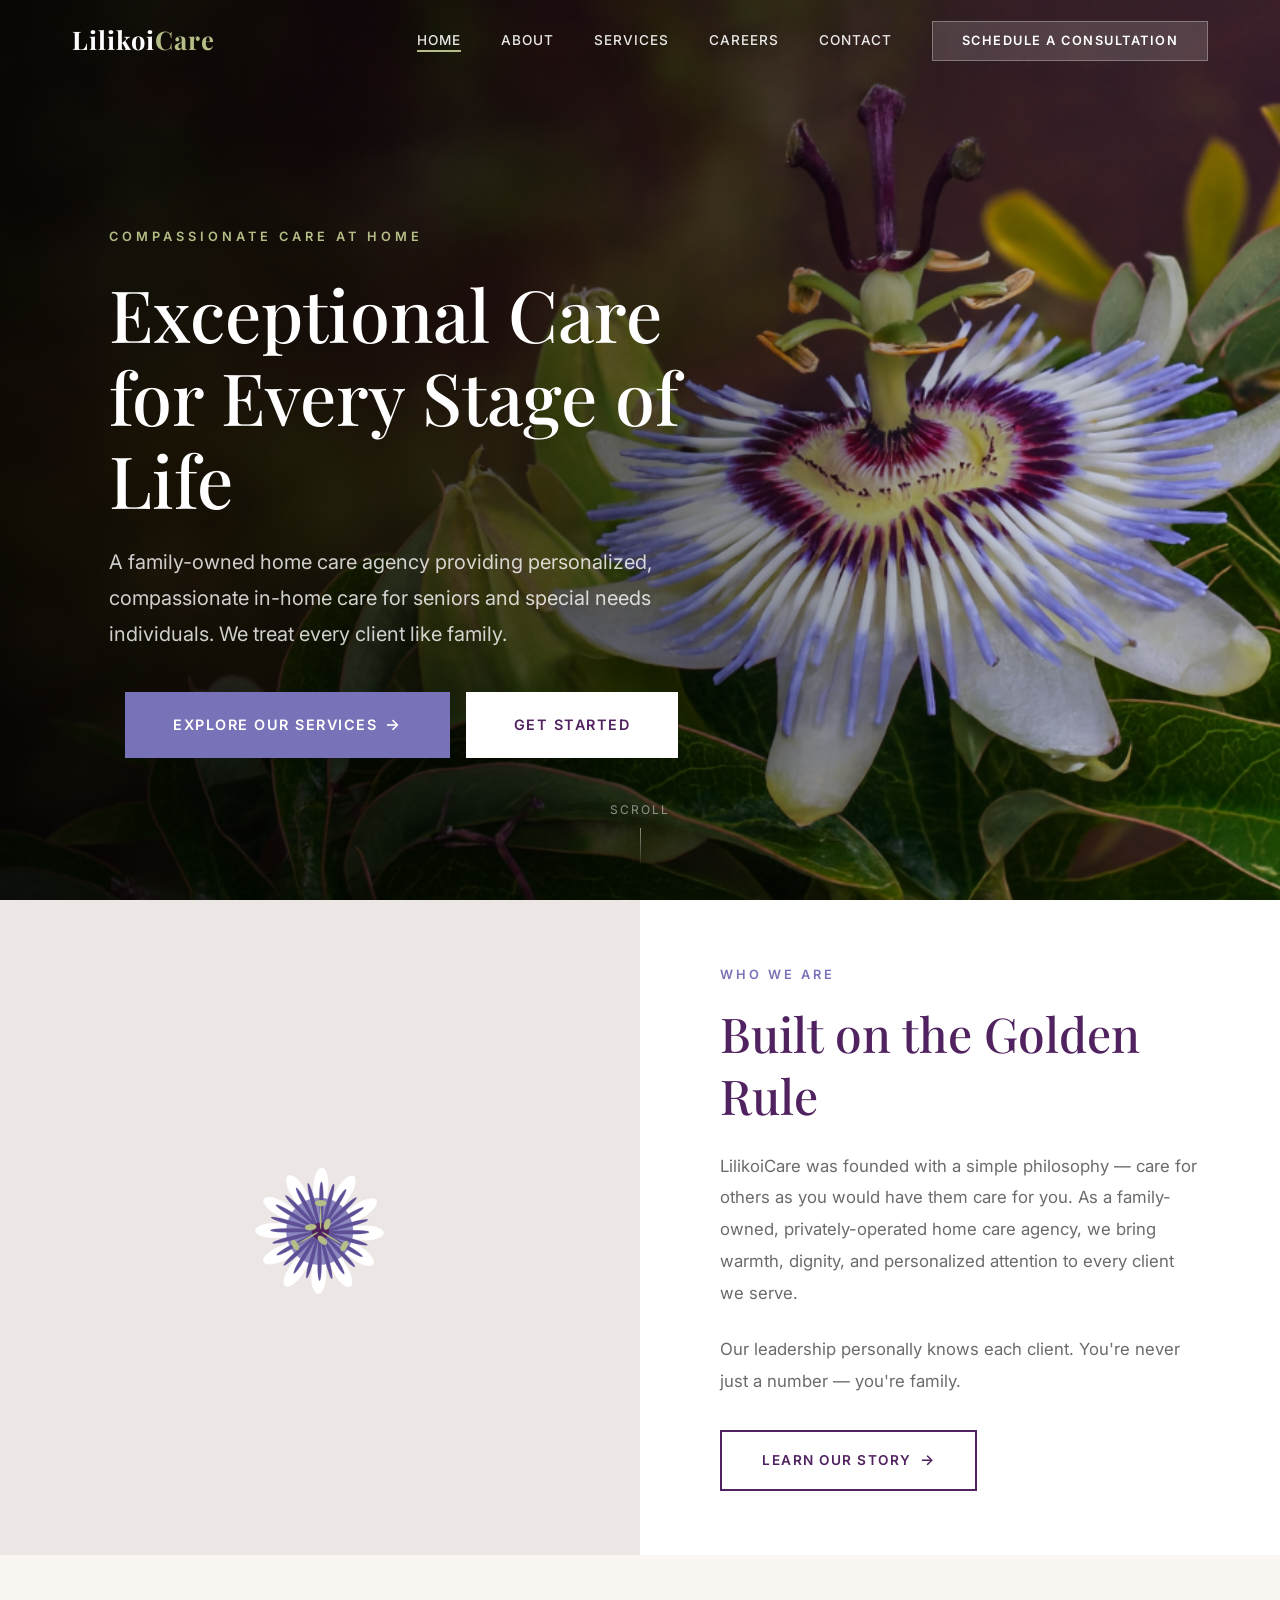
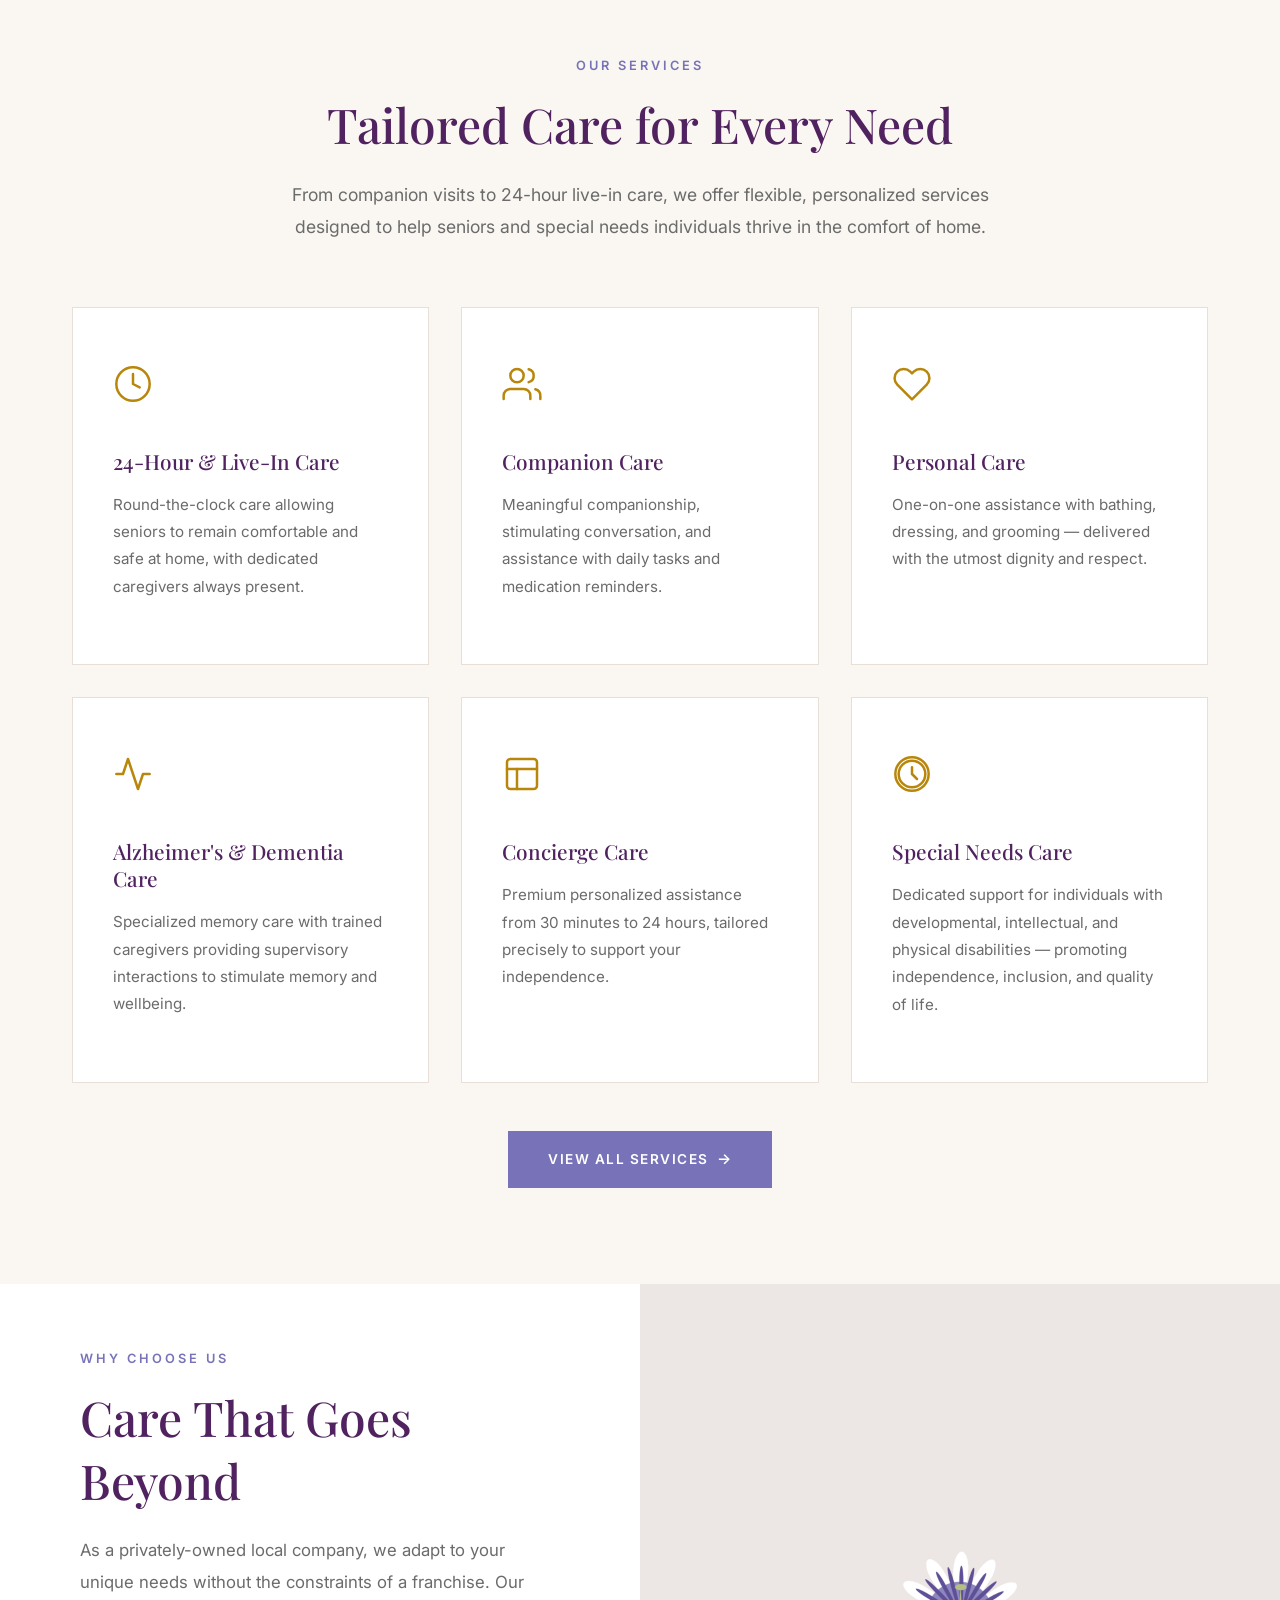
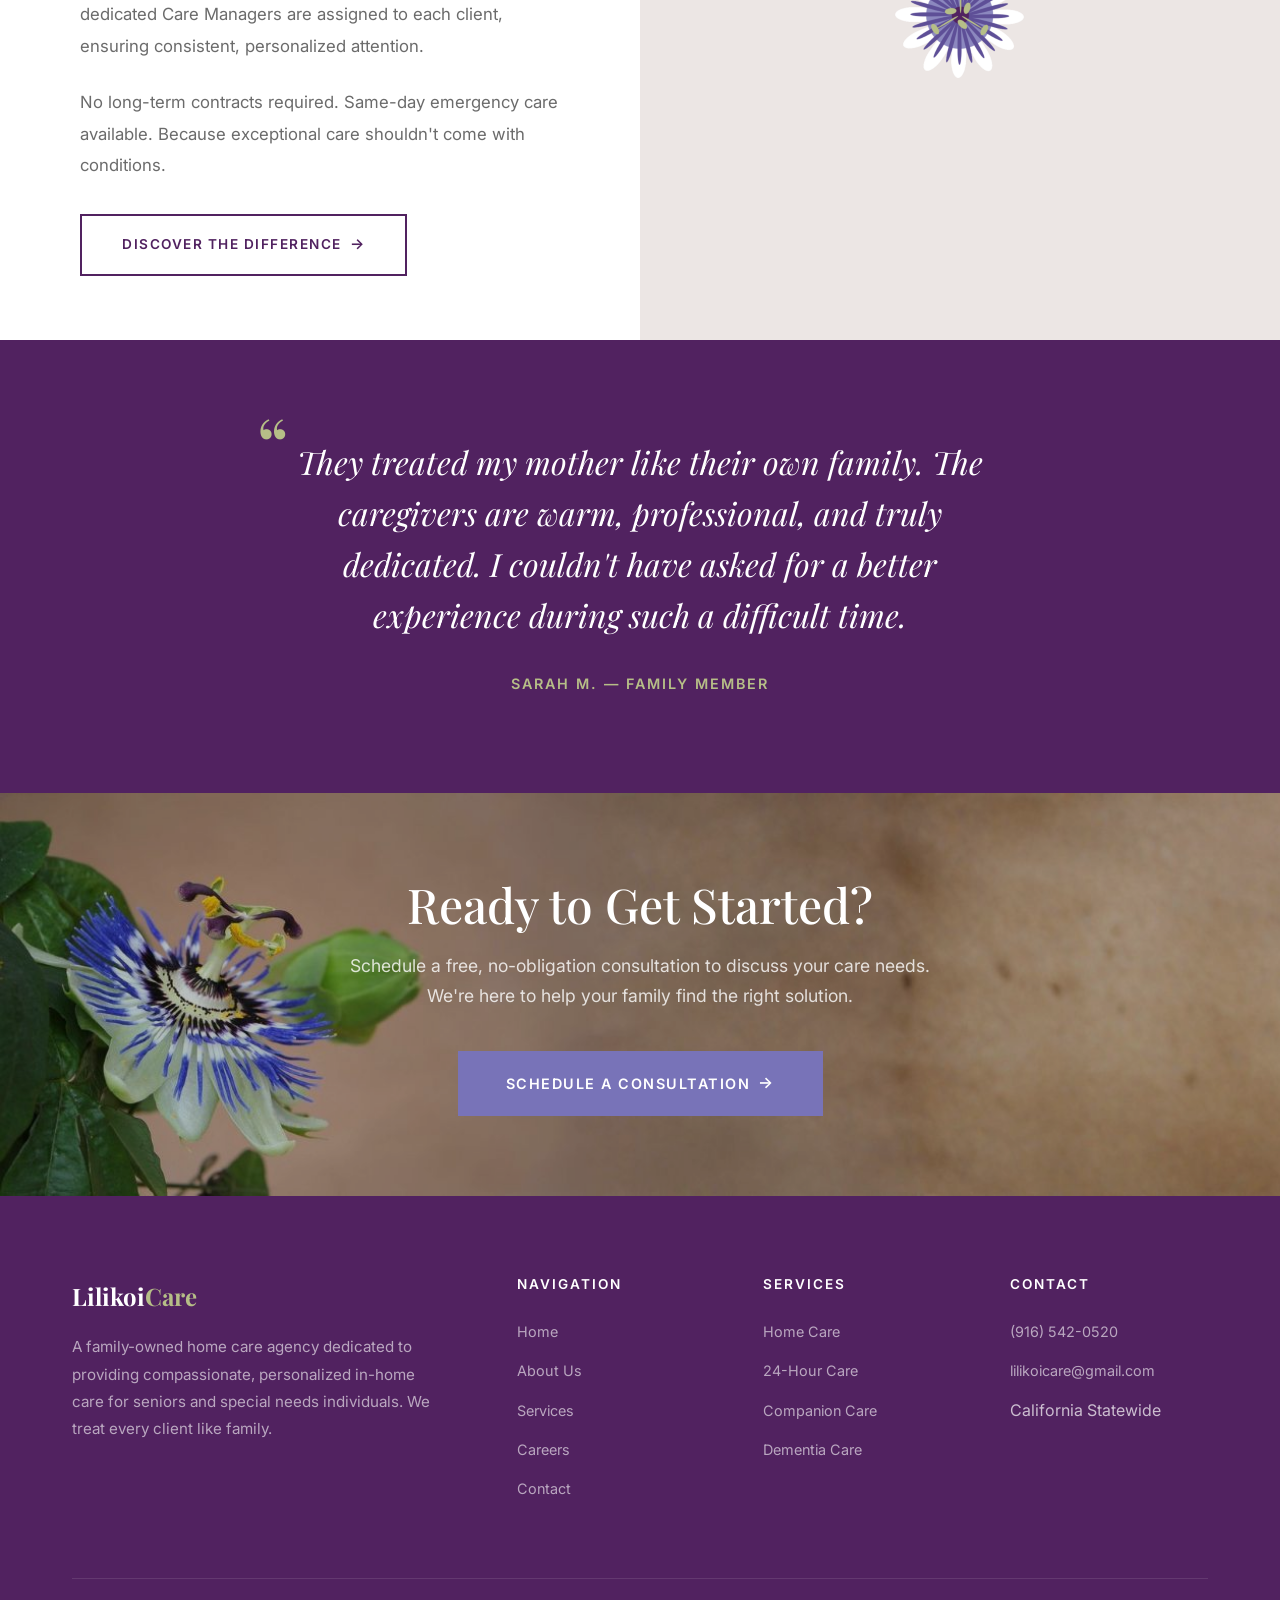
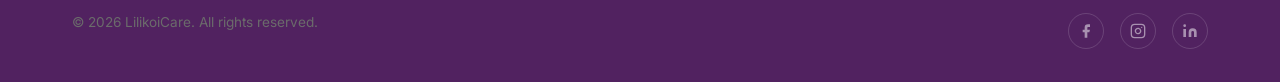
==== commit ba06012d: "Update website phone number to (916) 542-0520" ====
--- a/index.html
+++ b/index.html
@@ -212,7 +212,7 @@
         <div class="footer__col">
           <h4>Contact</h4>
           <ul class="footer__links">
-            <li><a href="tel:+14438273282">(443) 827-3282</a></li>
+            <li><a href="tel:+19165420520">(916) 542-0520</a></li>
             <li><a href="mailto:lilikoicare@gmail.com">lilikoicare@gmail.com</a></li>
             <li>California Statewide</li>
           </ul>
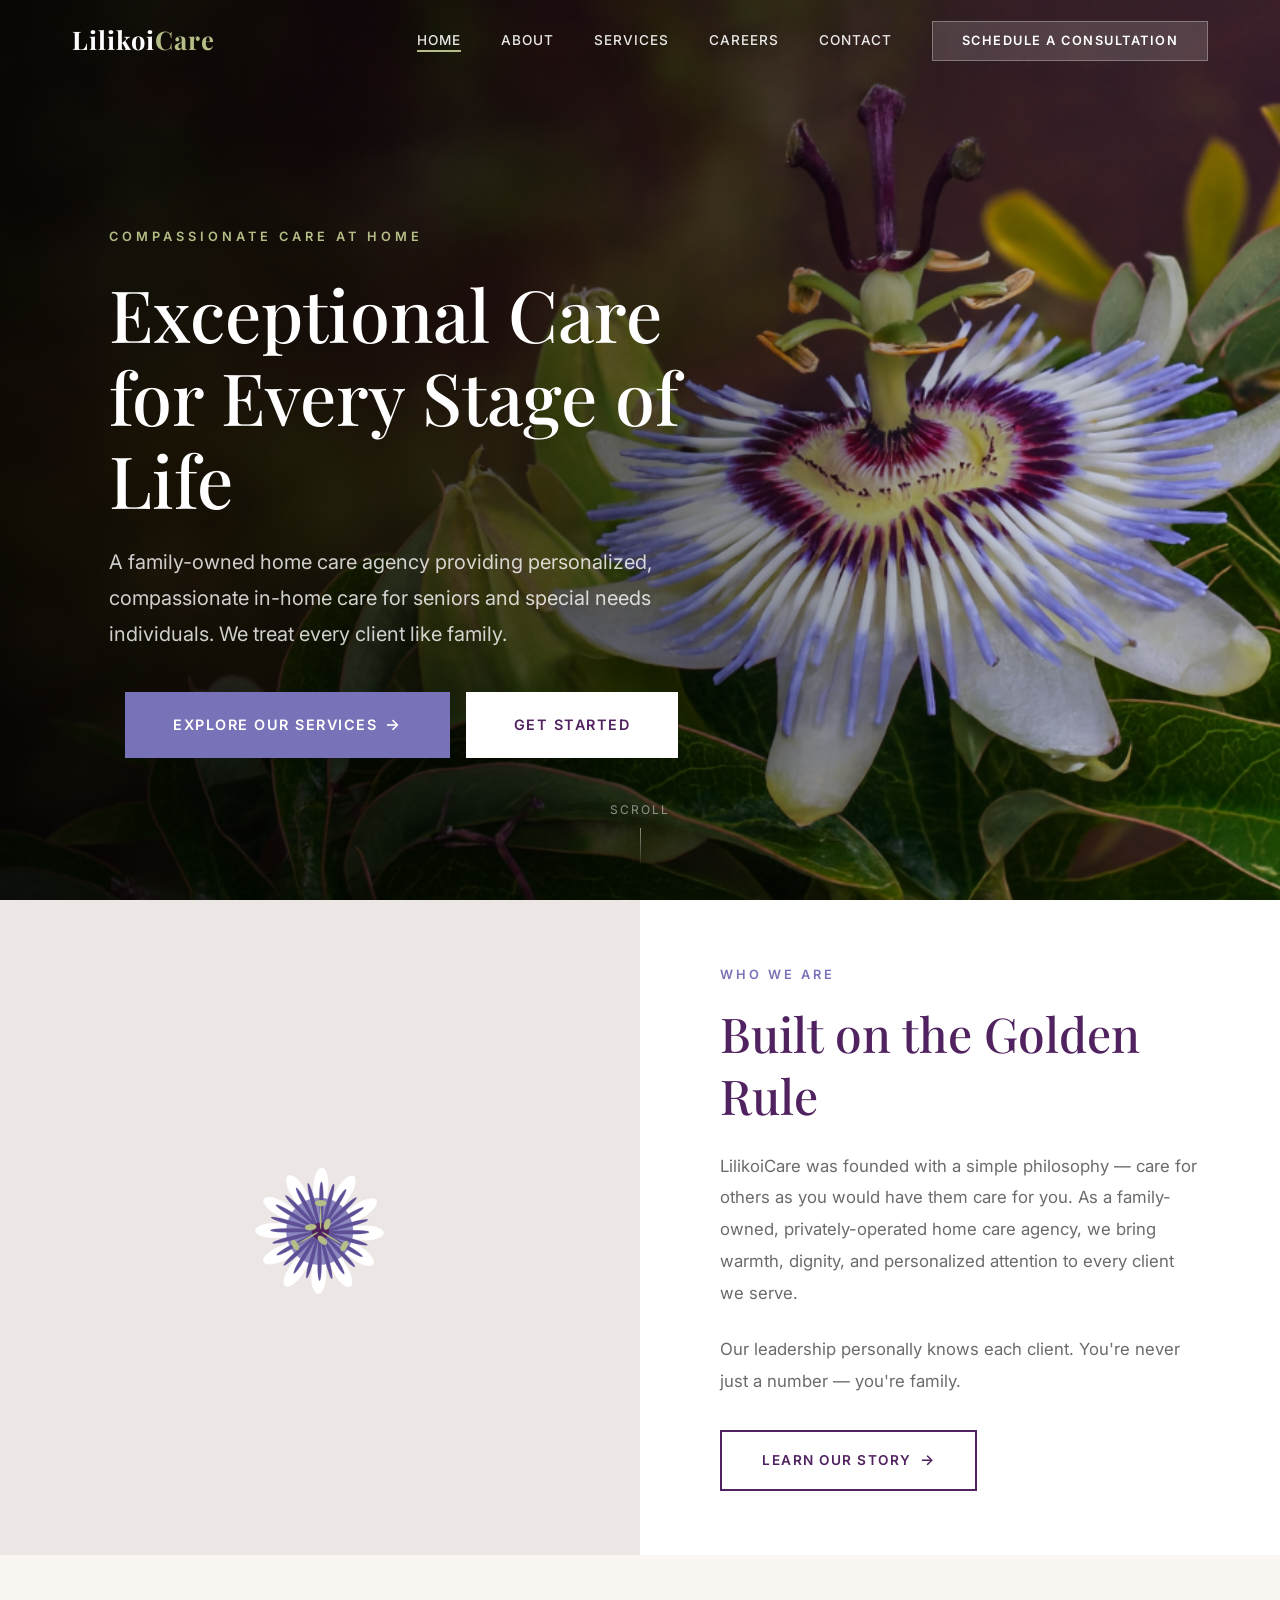
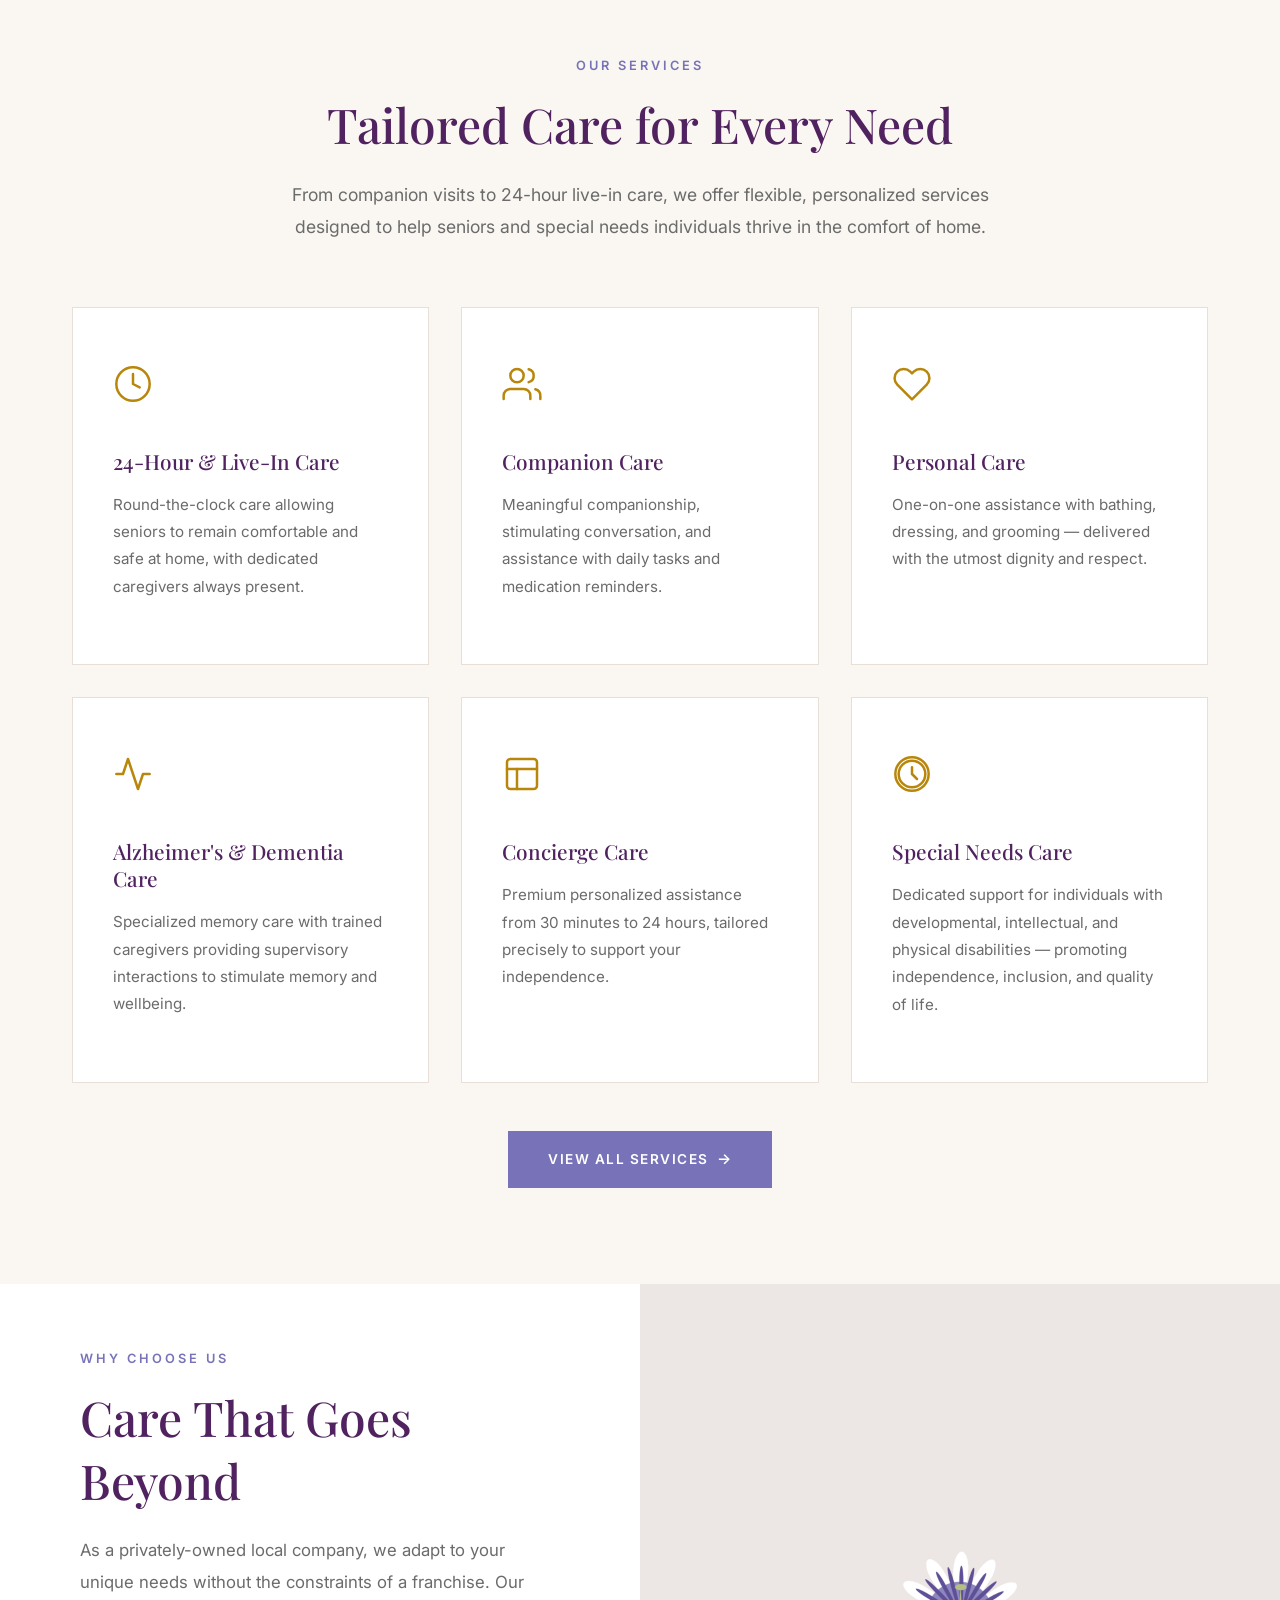
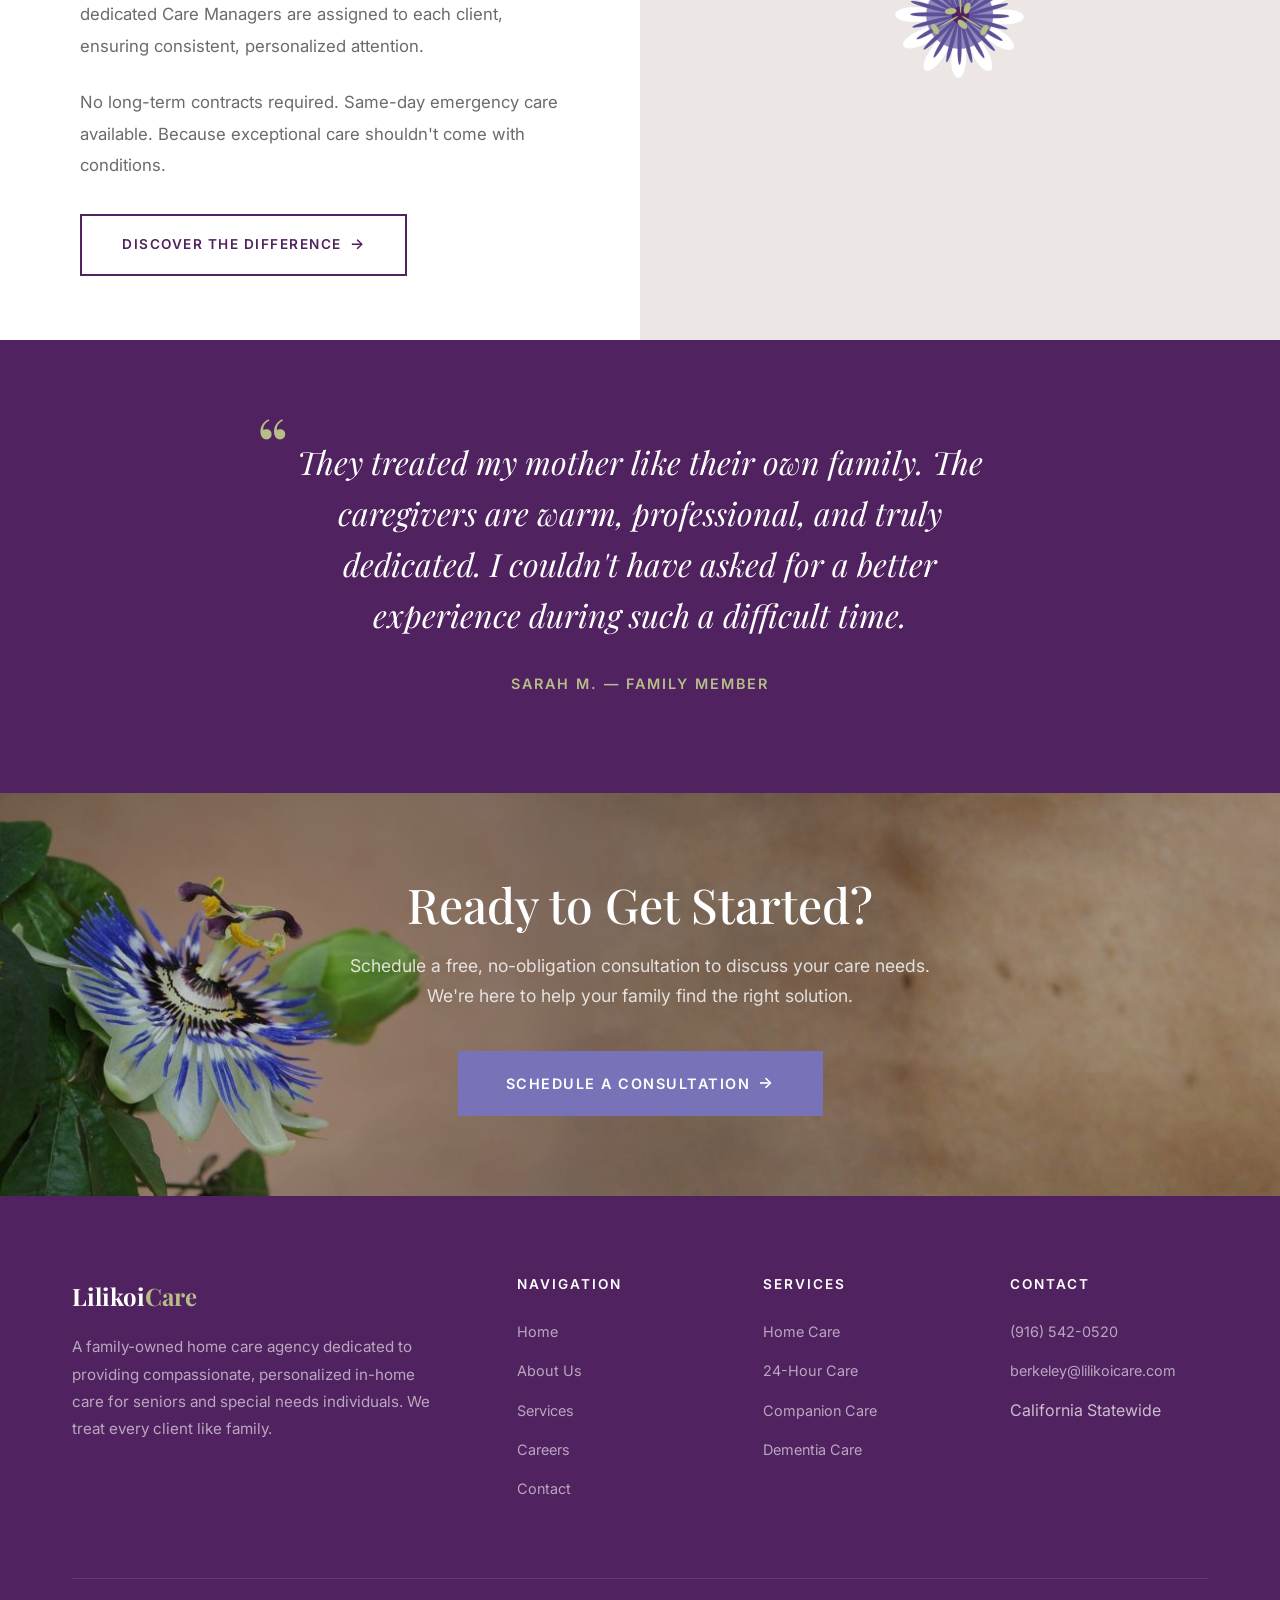
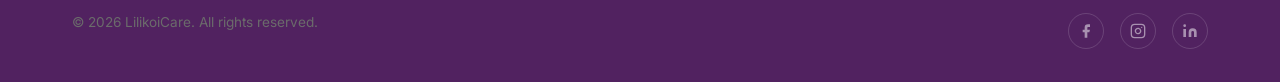
==== commit b012dc23: "Update website email to berkeley@lilikoicare.com" ====
--- a/index.html
+++ b/index.html
@@ -213,7 +213,7 @@
           <h4>Contact</h4>
           <ul class="footer__links">
             <li><a href="tel:+19165420520">(916) 542-0520</a></li>
-            <li><a href="mailto:lilikoicare@gmail.com">lilikoicare@gmail.com</a></li>
+            <li><a href="mailto:berkeley@lilikoicare.com">berkeley@lilikoicare.com</a></li>
             <li>California Statewide</li>
           </ul>
         </div>
